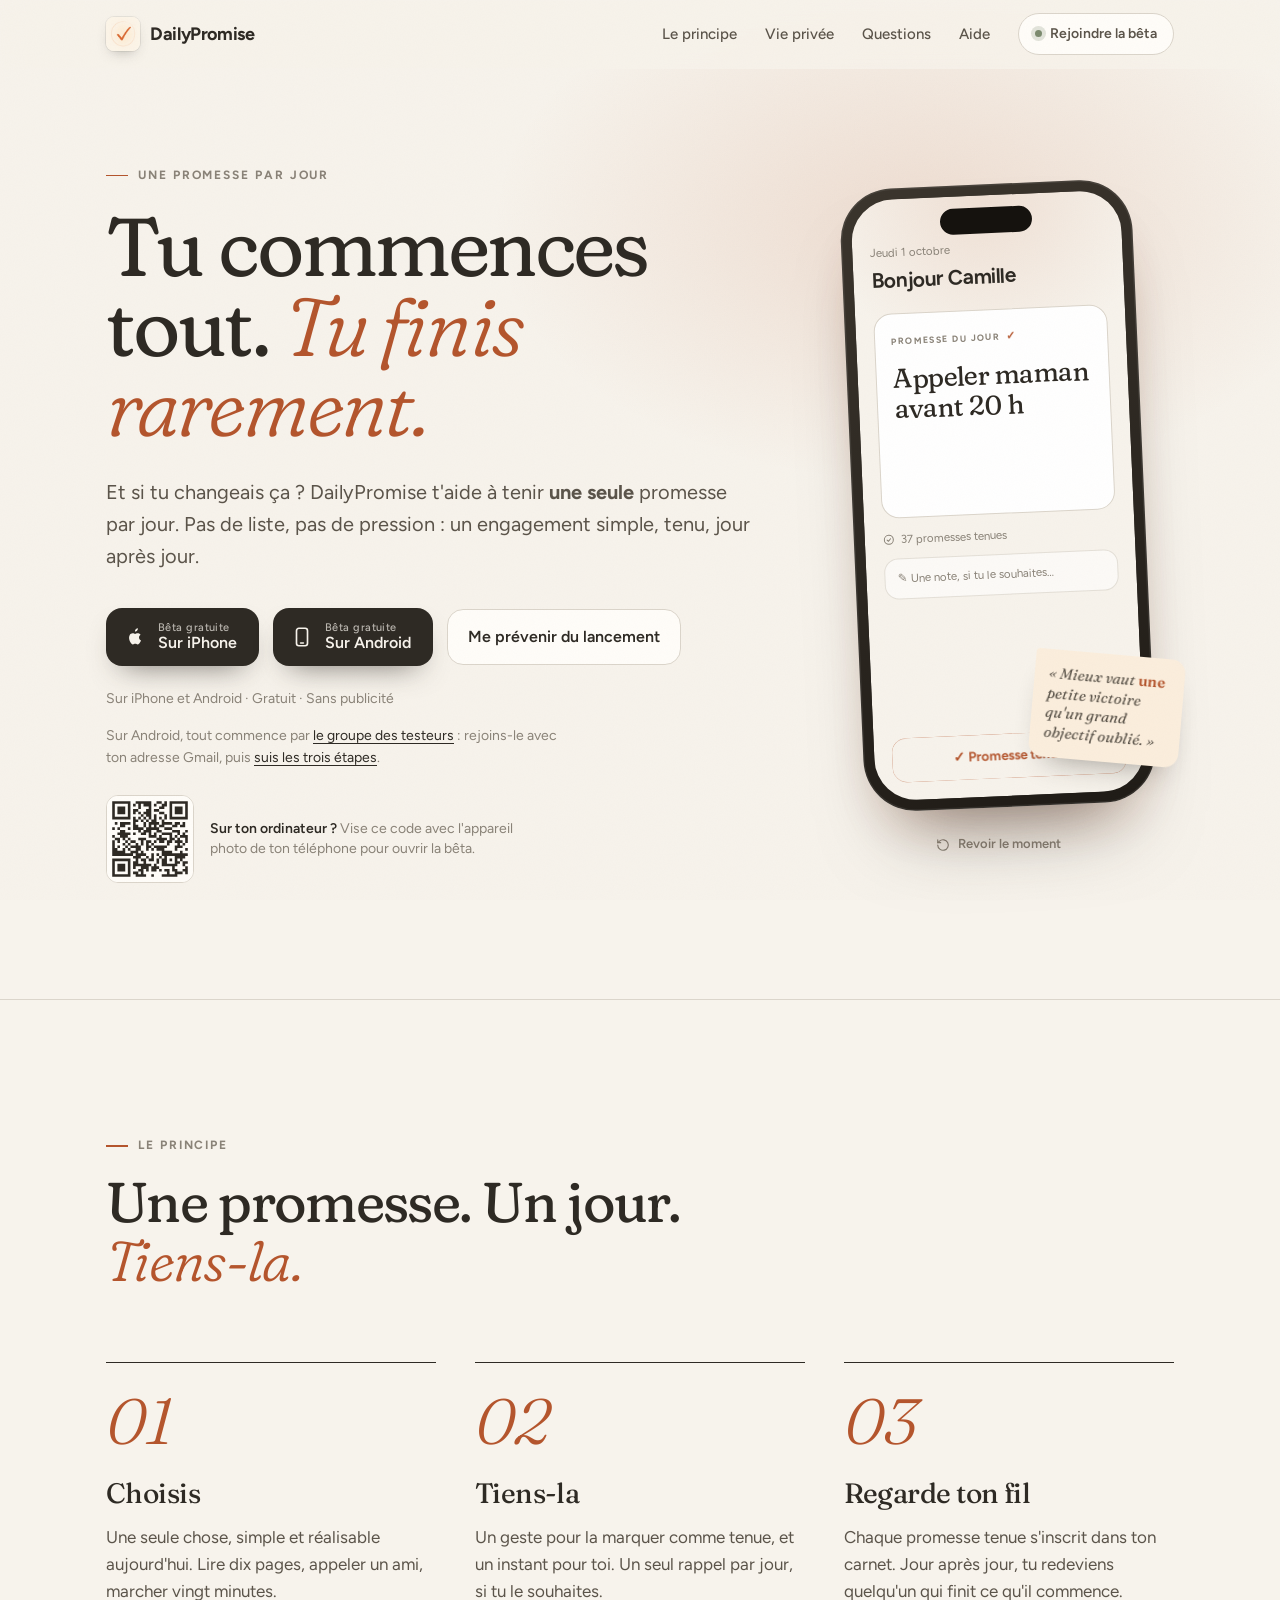
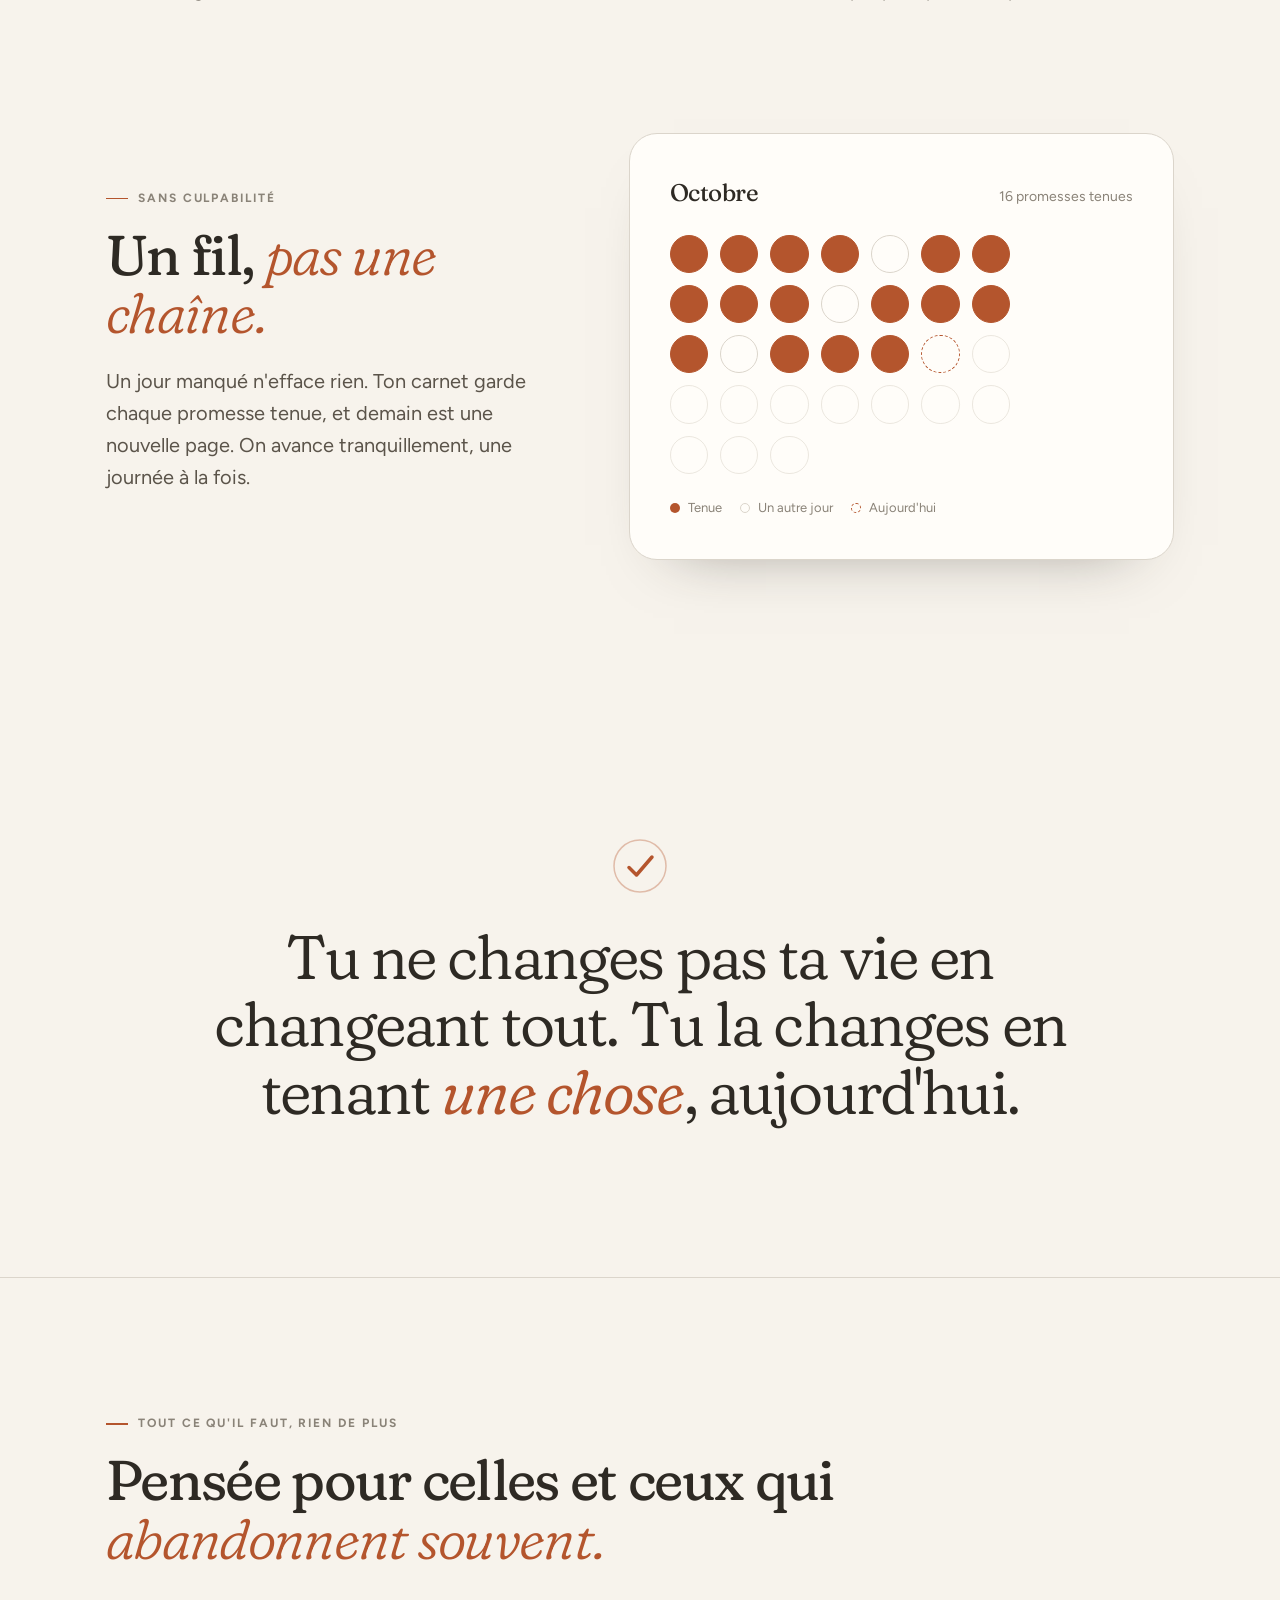
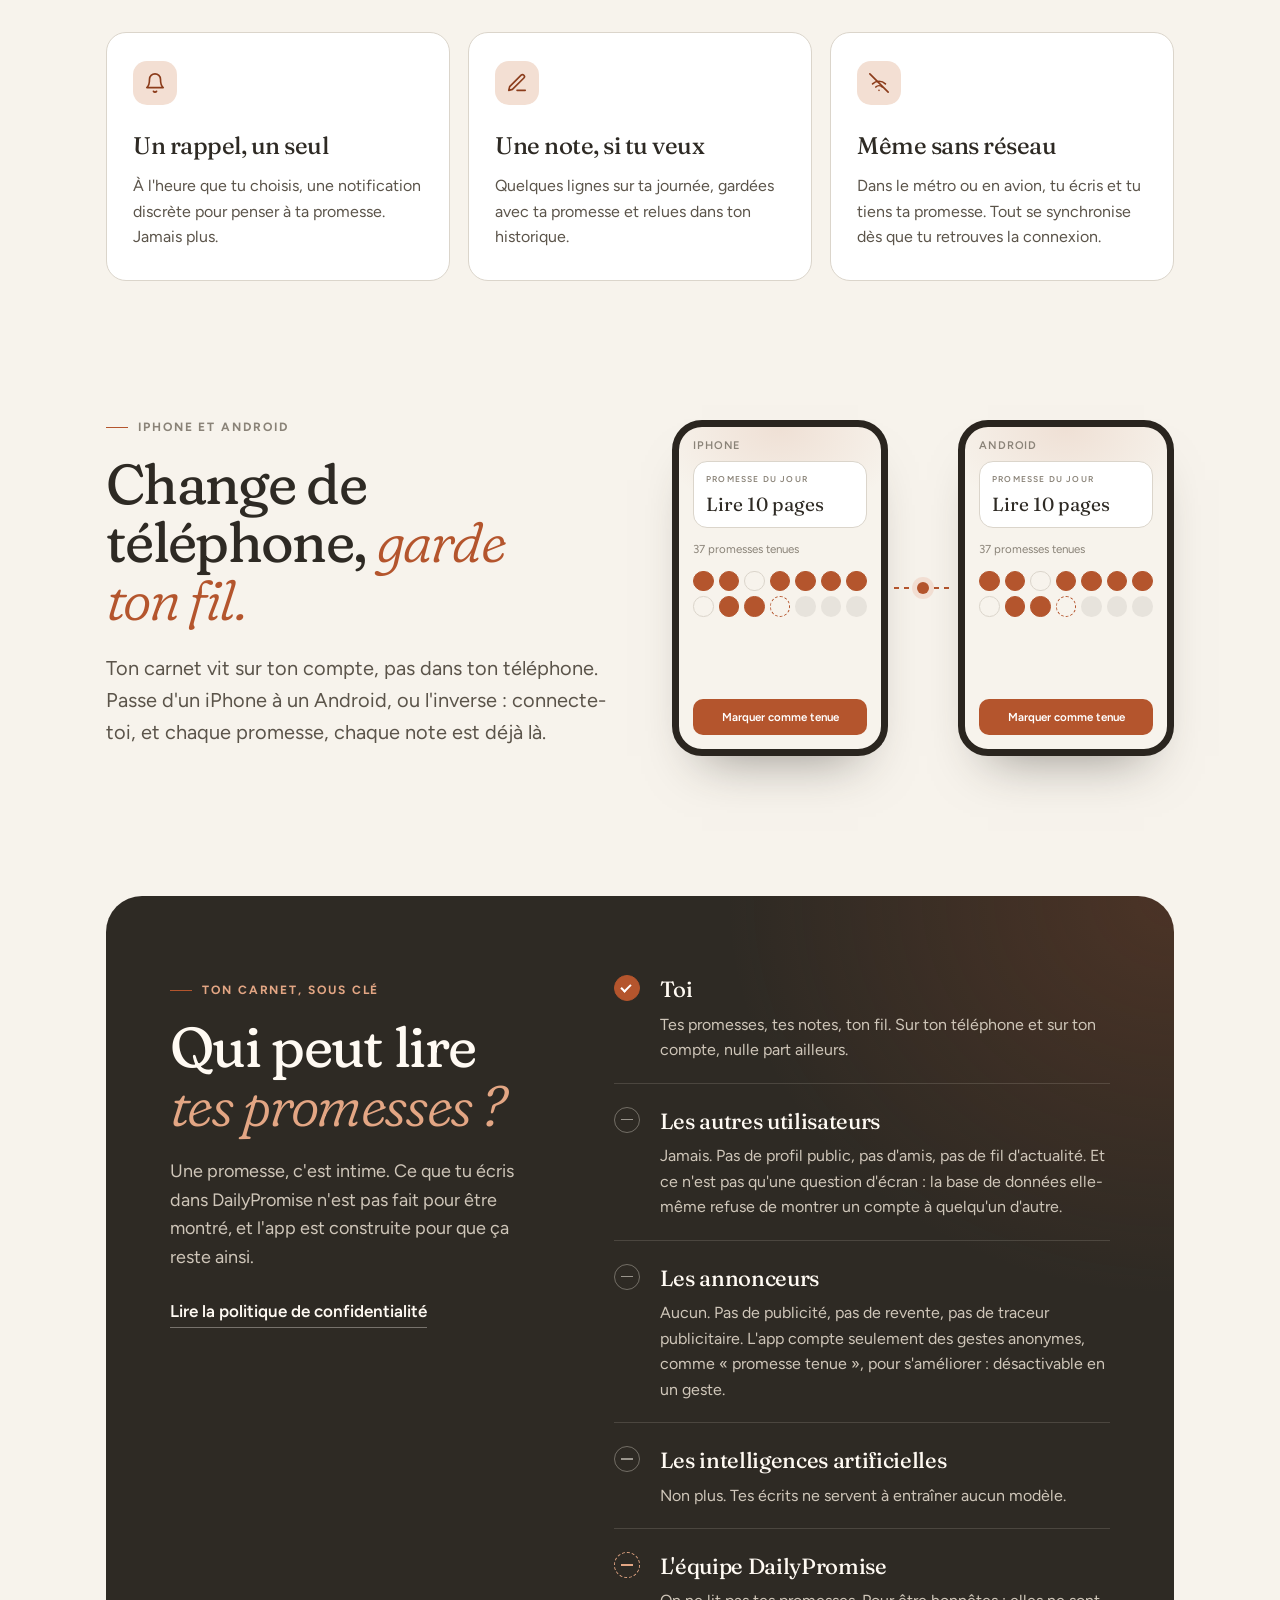
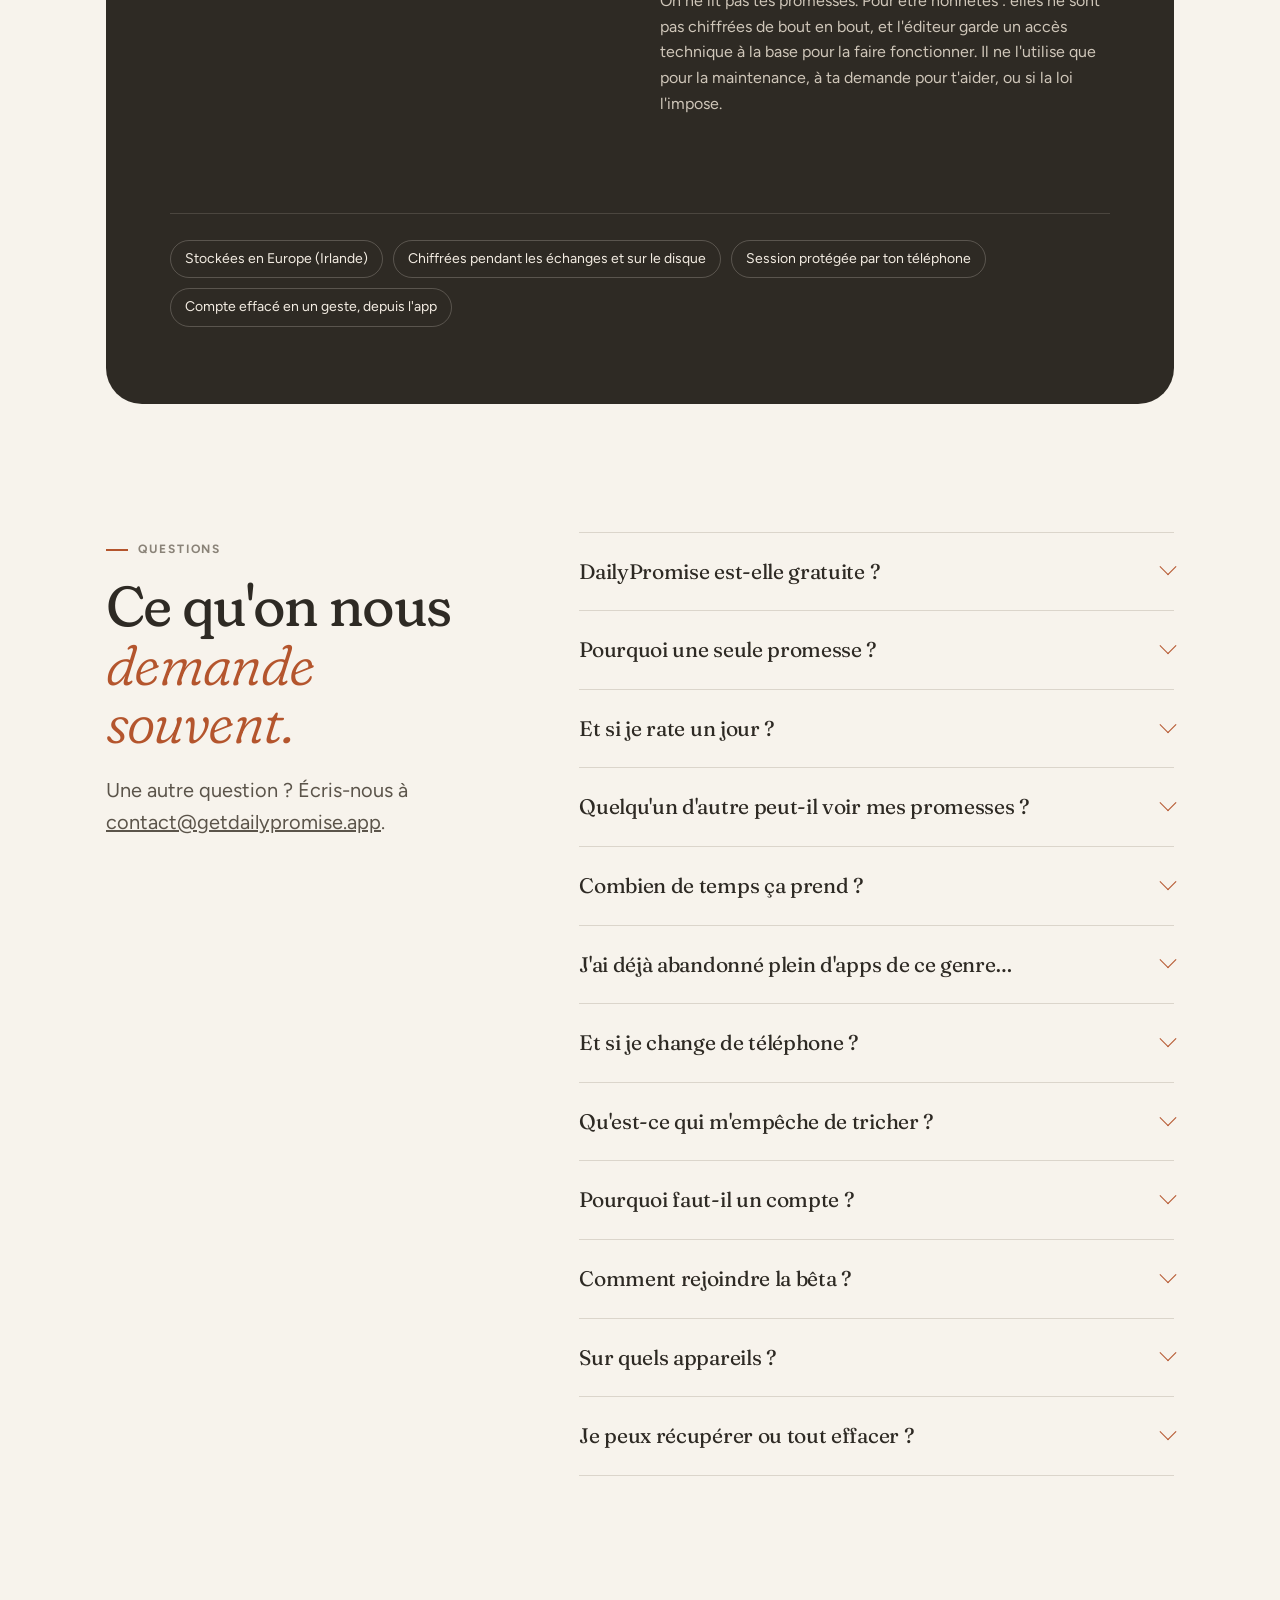
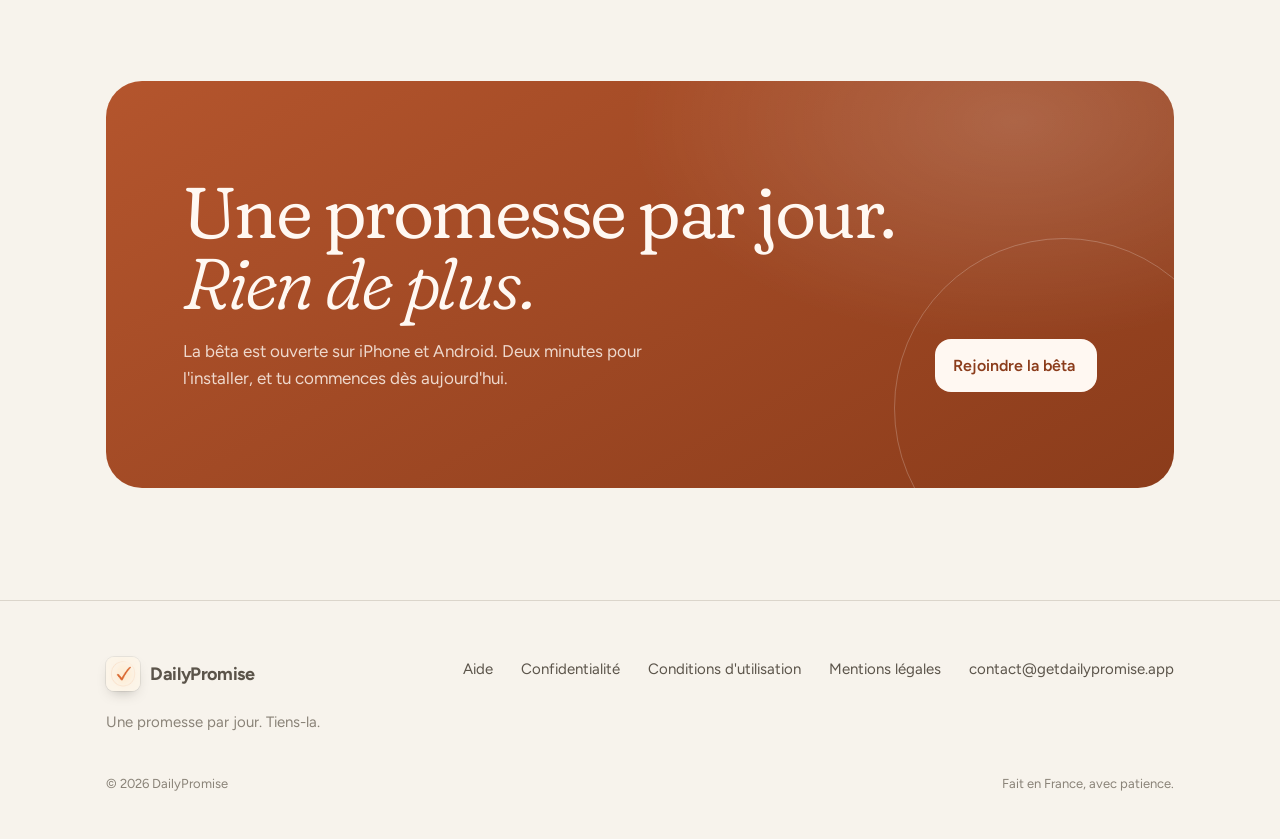
==== index.html @ 17ebe452 "Site : le lien du groupe des testeurs ouvre la page « À propos » (avec le bouton Rejoindre) au lieu " ====
<!doctype html>
<html lang="fr">
<head>
  <meta charset="utf-8">
  <meta http-equiv="Content-Security-Policy" content="default-src 'self'; img-src 'self' data:; style-src 'self' 'unsafe-inline'; font-src 'self'; script-src 'self'; connect-src 'none'; object-src 'none'; base-uri 'self'; form-action 'none'; upgrade-insecure-requests">
  <meta name="referrer" content="strict-origin-when-cross-origin">
  <meta name="viewport" content="width=device-width, initial-scale=1, viewport-fit=cover">
  <title>DailyPromise · Une promesse par jour. Tiens-la.</title>
  <meta name="description" content="DailyPromise t'aide à tenir une seule promesse par jour. Pas de liste, pas de pression : un engagement simple, tenu jour après jour. Bêta ouverte sur iPhone et Android.">
  <meta name="theme-color" content="#f7f3ec">
  <link rel="canonical" href="https://getdailypromise.app/">
  <link rel="icon" type="image/png" href="/assets/favicon-64.png">
  <link rel="apple-touch-icon" href="/assets/apple-touch-icon.png">
  <link rel="preload" href="/fonts/fraunces-soft-normal.woff2" as="font" type="font/woff2" crossorigin>
  <link rel="preload" href="/fonts/figtree.woff2" as="font" type="font/woff2" crossorigin>
  <meta property="og:type" content="website">
  <meta property="og:locale" content="fr_FR">
  <meta property="og:site_name" content="DailyPromise">
  <meta property="og:title" content="DailyPromise · Une promesse par jour. Tiens-la.">
  <meta property="og:description" content="Tu commences tout. Tu finis rarement. Et si tu changeais ça ? Une seule promesse par jour, tenue.">
  <meta property="og:url" content="https://getdailypromise.app/">
  <meta property="og:image" content="https://getdailypromise.app/assets/icon-512.png">
  <meta name="twitter:card" content="summary">
  <link rel="stylesheet" href="/site.css?v=20261007a">
  <script src="/platform.js"></script>
  <script type="application/ld+json">
  {"@context":"https://schema.org","@type":"SoftwareApplication","name":"DailyPromise","operatingSystem":"iOS, Android","applicationCategory":"LifestyleApplication","inLanguage":"fr","description":"Une seule promesse par jour, tenue. Un fil, pas une chaîne.","url":"https://getdailypromise.app/","offers":{"@type":"Offer","price":"0","priceCurrency":"EUR"}}
  </script>
</head>
<body>
  <a class="skip" href="#contenu">Aller au contenu</a>

  <header class="site-header" id="haut">
    <div class="wrap">
      <a class="brand" href="/" aria-label="DailyPromise, accueil">
        <img class="brand-mark" src="/assets/icon-96.png" alt="" width="34" height="34">
        DailyPromise
      </a>
      <nav class="nav" aria-label="Navigation principale">
        <a class="nav-link" href="#principe">Le principe</a>
        <a class="nav-link" href="#confidentialite">Vie privée</a>
        <a class="nav-link" href="#questions">Questions</a>
        <a class="nav-link" href="/support">Aide</a>
        <a class="pill" href="/beta"><span class="dot" aria-hidden="true"></span>Rejoindre la bêta</a>
      </nav>
    </div>
  </header>

  <main id="contenu">

    <!-- Héros -->
    <section class="hero">
      <div class="wrap hero-grid">
        <div>
          <span class="eyebrow reveal d1">Une promesse par jour</span>
          <h1 class="display reveal d2">Tu commences<br>tout. <em>Tu finis<br>rarement.</em></h1>
          <p class="lede reveal d3">Et si tu changeais ça&nbsp;? DailyPromise t'aide à tenir <strong>une seule</strong> promesse par jour. Pas de liste, pas de pression&nbsp;: un engagement simple, tenu, jour après jour.</p>
          <div class="actions reveal d4">
            <a class="btn btn-store for-ios" href="/beta#iphone" aria-label="Rejoindre la bêta gratuite sur iPhone">
              <svg viewBox="0 0 24 24" fill="currentColor" aria-hidden="true"><path d="M16.37 12.6c.02 2.43 2.13 3.24 2.15 3.25-.02.06-.34 1.15-1.11 2.28-.67.97-1.36 1.95-2.45 1.97-1.07.02-1.41-.64-2.64-.64-1.22 0-1.6.62-2.61.66-1.05.04-1.85-1.05-2.53-2.02-1.38-1.99-2.43-5.62-1.02-8.07.7-1.22 1.95-1.99 3.31-2.01 1.03-.02 2.01.7 2.64.7.63 0 1.81-.86 3.05-.73.52.02 1.98.21 2.92 1.59-.08.05-1.74 1.02-1.71 3.02ZM14.35 4.89c.56-.68.94-1.62.83-2.56-.81.03-1.79.54-2.37 1.21-.52.6-.98 1.56-.86 2.48.9.07 1.83-.46 2.4-1.13Z"/></svg>
              <span><small>Bêta gratuite</small>Sur iPhone</span>
            </a>
            <a class="btn btn-store for-android" href="/beta#android" aria-label="Rejoindre la bêta gratuite sur Android">
              <svg viewBox="0 0 24 24" fill="none" stroke="currentColor" stroke-width="1.8" stroke-linecap="round" stroke-linejoin="round" aria-hidden="true"><rect x="6" y="2.5" width="12" height="19" rx="2.6"/><path d="M10.5 18.5h3"/></svg>
              <span><small>Bêta gratuite</small>Sur Android</span>
            </a>
            <a class="btn btn-ghost" href="mailto:contact@getdailypromise.app?subject=Pr%C3%A9viens-moi%20du%20lancement%20de%20DailyPromise">Me prévenir du lancement</a>
          </div>
          <p class="hero-note reveal d5">Sur iPhone et Android · Gratuit · Sans publicité</p>
          <p class="hero-group reveal d5 for-android">Sur Android, tout commence par <a href="https://groups.google.com/g/dailypromise-beta-android/about" rel="noopener">le groupe des testeurs</a>&nbsp;: rejoins-le avec ton adresse Gmail, puis <a href="/beta#android">suis les trois étapes</a>.</p>
          <div class="qr-hint reveal d5 for-desktop">
            <img src="/assets/qr-beta.svg" alt="" width="88" height="88">
            <p><strong>Sur ton ordinateur&nbsp;?</strong> Vise ce code avec l'appareil photo de ton téléphone pour ouvrir la bêta.</p>
          </div>
        </div>

        <div class="hero-visual reveal d3">
          <div class="phone" aria-hidden="true">
            <div class="screen" id="screen">
              <span class="island"></span>
              <div class="app-date">Jeudi 1 octobre</div>
              <div class="app-hello">Bonjour Camille</div>
              <div class="app-card">
                <div class="app-label">PROMESSE DU JOUR <span class="tick">✓</span></div>
                <div class="app-promise">Appeler maman avant 20&nbsp;h</div>
              </div>
              <div class="app-streak">
                <svg width="12" height="12" viewBox="0 0 24 24" fill="none" stroke="currentColor" stroke-width="2" stroke-linecap="round" stroke-linejoin="round"><circle cx="12" cy="12" r="9"/><path d="m8.5 12.5 2.5 2.5 4.5-5"/></svg>
                37 promesses tenues
              </div>
              <div class="app-note">✎ Une note, si tu le souhaites…</div>
              <div class="app-button">Marquer comme tenue<span class="label-kept">✓ Promesse tenue</span></div>

              <div class="kept">
                <div class="circle">
                  <svg viewBox="0 0 42 32" fill="none"><path class="check" d="M4 17.5 15 28 38 4" stroke="#fff" stroke-width="5" stroke-linecap="round" stroke-linejoin="round"/></svg>
                </div>
                <p>Promesse tenue</p>
              </div>
            </div>
          </div>
          <div class="sticky-note" aria-hidden="true">« Mieux vaut <b>une</b> petite victoire qu'un grand objectif oublié. »</div>
          <button class="replay" type="button" id="replay">
            <svg width="14" height="14" viewBox="0 0 24 24" fill="none" stroke="currentColor" stroke-width="2" stroke-linecap="round" aria-hidden="true"><path d="M3 12a9 9 0 1 0 3-6.7L3 8"/><path d="M3 3v5h5"/></svg>
            Revoir le moment
          </button>
        </div>
      </div>
    </section>

    <hr class="rule">

    <!-- Le principe -->
    <section class="section" id="principe">
      <div class="wrap">
        <div class="section-head">
          <span class="eyebrow">Le principe</span>
          <h2 class="h2">Une promesse. Un jour. <em class="nowrap">Tiens-la.</em></h2>
        </div>
        <ol class="steps">
          <li class="step">
            <div class="step-num">01</div>
            <h3>Choisis</h3>
            <p>Une seule chose, simple et réalisable aujourd'hui. Lire dix pages, appeler un ami, marcher vingt minutes.</p>
          </li>
          <li class="step">
            <div class="step-num">02</div>
            <h3>Tiens-la</h3>
            <p>Un geste pour la marquer comme tenue, et un instant pour toi. Un seul rappel par jour, si tu le souhaites.</p>
          </li>
          <li class="step">
            <div class="step-num">03</div>
            <h3>Regarde ton fil</h3>
            <p>Chaque promesse tenue s'inscrit dans ton carnet. Jour après jour, tu redeviens quelqu'un qui finit ce qu'il commence.</p>
          </li>
        </ol>
      </div>
    </section>

    <!-- Le fil -->
    <section class="section" style="padding-top: 0">
      <div class="wrap thread">
        <div>
          <span class="eyebrow">Sans culpabilité</span>
          <h2 class="h2">Un fil, <em>pas une chaîne.</em></h2>
          <p class="lede" style="margin-top: 22px">Un jour manqué n'efface rien. Ton carnet garde chaque promesse tenue, et demain est une nouvelle page. On avance tranquillement, une journée à la fois.</p>
        </div>
        <div class="month" id="month">
          <div class="month-head">
            <strong>Octobre</strong>
            <span>16 promesses tenues</span>
          </div>
          <div class="dots" id="dots" aria-label="Exemple d'un mois : 16 promesses tenues sur 19 jours" role="img"></div>
          <div class="month-foot" aria-hidden="true">
            <span><i style="background: var(--terracotta)"></i>Tenue</span>
            <span><i style="border: 1.5px solid var(--hairline)"></i>Un autre jour</span>
            <span><i style="border: 1.5px dashed var(--terracotta)"></i>Aujourd'hui</span>
          </div>
        </div>
      </div>
    </section>

    <!-- Citation -->
    <section class="quote">
      <div class="wrap">
        <svg class="mark" viewBox="0 0 56 56" fill="none" aria-hidden="true">
          <circle cx="28" cy="28" r="26" stroke="#b4552d" stroke-opacity=".35" stroke-width="1.5"/>
          <path d="M17 29.5 24.5 37 40 19" stroke="#b4552d" stroke-width="3.5" stroke-linecap="round" stroke-linejoin="round"/>
        </svg>
        <blockquote>Tu ne changes pas ta vie en changeant tout. Tu la changes en tenant <em>une chose</em>, aujourd'hui.</blockquote>
      </div>
    </section>

    <hr class="rule">

    <!-- Ce que l'app fait pour toi -->
    <section class="section">
      <div class="wrap">
        <div class="section-head">
          <span class="eyebrow">Tout ce qu'il faut, rien de plus</span>
          <h2 class="h2">Pensée pour celles et ceux qui <em>abandonnent souvent.</em></h2>
        </div>
        <div class="cards">
          <article class="card">
            <div class="icon"><svg viewBox="0 0 24 24" fill="none" stroke="currentColor" stroke-width="1.8" stroke-linecap="round" stroke-linejoin="round" aria-hidden="true"><path d="M6 8a6 6 0 0 1 12 0c0 7 3 9 3 9H3s3-2 3-9"/><path d="M10.3 21a1.94 1.94 0 0 0 3.4 0"/></svg></div>
            <h3>Un rappel, un seul</h3>
            <p>À l'heure que tu choisis, une notification discrète pour penser à ta promesse. Jamais plus.</p>
          </article>
          <article class="card">
            <div class="icon"><svg viewBox="0 0 24 24" fill="none" stroke="currentColor" stroke-width="1.8" stroke-linecap="round" stroke-linejoin="round" aria-hidden="true"><path d="M12 20h9"/><path d="M16.5 3.5a2.12 2.12 0 0 1 3 3L7 19l-4 1 1-4Z"/></svg></div>
            <h3>Une note, si tu veux</h3>
            <p>Quelques lignes sur ta journée, gardées avec ta promesse et relues dans ton historique.</p>
          </article>
          <article class="card">
            <div class="icon"><svg viewBox="0 0 24 24" fill="none" stroke="currentColor" stroke-width="1.8" stroke-linecap="round" stroke-linejoin="round" aria-hidden="true"><path d="M12 20h.01"/><path d="M8.5 16.4a5 5 0 0 1 7 0"/><path d="M5 12.9a10 10 0 0 1 14 0"/><path d="m2 2 20 20"/></svg></div>
            <h3>Même sans réseau</h3>
            <p>Dans le métro ou en avion, tu écris et tu tiens ta promesse. Tout se synchronise dès que tu retrouves la connexion.</p>
          </article>
        </div>
      </div>
    </section>

    <!-- Un compte, tous tes téléphones -->
    <section class="section" style="padding-top: 0">
      <div class="wrap devices">
        <div>
          <span class="eyebrow">iPhone et Android</span>
          <h2 class="h2">Change de téléphone, <em>garde <span class="nowrap">ton fil.</span></em></h2>
          <p class="lede" style="margin-top: 22px">Ton carnet vit sur ton compte, pas dans ton téléphone. Passe d'un iPhone à un Android, ou l'inverse&nbsp;: connecte-toi, et chaque promesse, chaque note est déjà là.</p>
        </div>
        <div class="devices-visual" aria-hidden="true">
          <div class="mini-phone">
            <span class="mini-label">iPhone</span>
            <div class="mini-card"><small>PROMESSE DU JOUR</small>Lire 10 pages</div>
            <div class="mini-count">37 promesses tenues</div>
            <div class="mini-dots"><i class="k"></i><i class="k"></i><i></i><i class="k"></i><i class="k"></i><i class="k"></i><i class="k"></i><i></i><i class="k"></i><i class="k"></i><i class="t"></i><i class="f"></i><i class="f"></i><i class="f"></i></div>
            <div class="mini-btn">Marquer comme tenue</div>
          </div>
          <div class="thread-line"><span></span></div>
          <div class="mini-phone">
            <span class="mini-label">Android</span>
            <div class="mini-card"><small>PROMESSE DU JOUR</small>Lire 10 pages</div>
            <div class="mini-count">37 promesses tenues</div>
            <div class="mini-dots"><i class="k"></i><i class="k"></i><i></i><i class="k"></i><i class="k"></i><i class="k"></i><i class="k"></i><i></i><i class="k"></i><i class="k"></i><i class="t"></i><i class="f"></i><i class="f"></i><i class="f"></i></div>
            <div class="mini-btn">Marquer comme tenue</div>
          </div>
        </div>
      </div>
    </section>

    <!-- Confidentialité -->
    <section class="section" id="confidentialite" style="padding-top: 0">
      <div class="wrap">
        <div class="vault">
          <div class="vault-intro">
            <span class="eyebrow">Ton carnet, sous clé</span>
            <h2 class="h2">Qui peut lire <em>tes promesses&nbsp;?</em></h2>
            <p>Une promesse, c'est intime. Ce que tu écris dans DailyPromise n'est pas fait pour être montré, et l'app est construite pour que ça reste ainsi.</p>
            <a class="vault-link" href="/confidentialite">Lire la politique de confidentialité</a>
          </div>
          <ul class="vault-list">
            <li class="yes">
              <span class="mark" aria-hidden="true"></span>
              <div>
                <h3>Toi</h3>
                <p>Tes promesses, tes notes, ton fil. Sur ton téléphone et sur ton compte, nulle part ailleurs.</p>
              </div>
            </li>
            <li>
              <span class="mark" aria-hidden="true"></span>
              <div>
                <h3>Les autres utilisateurs</h3>
                <p>Jamais. Pas de profil public, pas d'amis, pas de fil d'actualité. Et ce n'est pas qu'une question d'écran&nbsp;: la base de données elle-même refuse de montrer un compte à quelqu'un d'autre.</p>
              </div>
            </li>
            <li>
              <span class="mark" aria-hidden="true"></span>
              <div>
                <h3>Les annonceurs</h3>
                <p>Aucun. Pas de publicité, pas de revente, pas de traceur publicitaire. L'app compte seulement des gestes anonymes, comme «&nbsp;promesse tenue&nbsp;», pour s'améliorer&nbsp;: désactivable en un geste.</p>
              </div>
            </li>
            <li>
              <span class="mark" aria-hidden="true"></span>
              <div>
                <h3>Les intelligences artificielles</h3>
                <p>Non plus. Tes écrits ne servent à entraîner aucun modèle.</p>
              </div>
            </li>
            <li class="partial">
              <span class="mark" aria-hidden="true"></span>
              <div>
                <h3>L'équipe DailyPromise</h3>
                <p>On ne lit pas tes promesses. Pour être honnêtes&nbsp;: elles ne sont pas chiffrées de bout en bout, et l'éditeur garde un accès technique à la base pour la faire fonctionner. Il ne l'utilise que pour la maintenance, à ta demande pour t'aider, ou si la loi l'impose.</p>
              </div>
            </li>
          </ul>
          <ul class="vault-facts" aria-label="Protections en place">
            <li>Stockées en Europe (Irlande)</li>
            <li>Chiffrées pendant les échanges et sur le disque</li>
            <li>Session protégée par ton téléphone</li>
            <li>Compte effacé en un geste, depuis l'app</li>
          </ul>
        </div>
      </div>
    </section>

    <!-- Questions -->
    <section class="section" id="questions" style="padding-top: 0">
      <div class="wrap faq">
        <div>
          <span class="eyebrow">Questions</span>
          <h2 class="h2">Ce qu'on nous <em>demande souvent.</em></h2>
          <p class="lede" style="margin-top: 22px">Une autre question&nbsp;? Écris-nous à <a href="mailto:contact@getdailypromise.app">contact@getdailypromise.app</a>.</p>
        </div>
        <div class="faq-list">
          <details>
            <summary>DailyPromise est-elle gratuite&nbsp;?</summary>
            <p>L'essentiel, oui : choisir et tenir ta promesse du jour, ton historique et ton rappel quotidien sont gratuits, sans publicité. Plus tard, une formule Pro facultative proposera de quoi aller plus loin, comme des bilans et des réflexions guidées. Notre engagement : l'essentiel restera gratuit, et jamais d'essai qui se transforme en abonnement par surprise. Le prix et la date du premier prélèvement seront affichés clairement avant que tu acceptes, et tu pourras annuler à tout moment, depuis l'App Store ou Google Play.</p>
          </details>
          <details>
            <summary>Pourquoi une seule promesse&nbsp;?</summary>
            <p>Parce qu'on abandonne surtout quand on en fait trop. Une seule promesse, réalisable aujourd'hui, c'est une victoire à ta portée. Et c'est en les accumulant qu'on reprend confiance en soi.</p>
          </details>
          <details>
            <summary>Et si je rate un jour&nbsp;?</summary>
            <p>Rien n'est perdu. Ton carnet garde toutes les promesses tenues et le lendemain repart d'une page blanche. Pas de message culpabilisant, jamais.</p>
          </details>
          <details>
            <summary>Quelqu'un d'autre peut-il voir mes promesses&nbsp;?</summary>
            <p>Non. Il n'y a ni profil public, ni amis, ni partage : personne ne voit ce que tu écris, et la base de données bloque elle-même tout accès à un autre compte que le tien. Seul l'éditeur garde un accès technique, réservé à la maintenance. Tout est détaillé <a href="#confidentialite">plus haut</a>.</p>
          </details>
          <details>
            <summary>Combien de temps ça prend&nbsp;?</summary>
            <p>Moins d'une minute par jour : quelques secondes pour écrire ta promesse le matin, un geste pour la marquer comme tenue. La note est facultative.</p>
          </details>
          <details>
            <summary>J'ai déjà abandonné plein d'apps de ce genre…</summary>
            <p>C'est justement pour toi. Pas de liste de vingt habitudes, pas de message culpabilisant au premier oubli, pas de notifications en rafale. Une seule chose à tenir, un seul rappel, et un carnet qui garde tout ce que tu as déjà accompli.</p>
          </details>
          <details>
            <summary>Et si je change de téléphone&nbsp;?</summary>
            <p>Rien n'est perdu. Tes promesses et tes notes sont sauvegardées sur ton compte : tu te connectes sur le nouveau téléphone, iPhone ou Android, et tout est là. Même sans réseau, l'app continue de fonctionner et se synchronise dès que la connexion revient.</p>
          </details>
          <details>
            <summary>Qu'est-ce qui m'empêche de tricher&nbsp;?</summary>
            <p>Rien, et c'est voulu. Personne ne te surveille et personne ne te juge : c'est une promesse à toi-même, pas un contrat. Marquer comme tenue une promesse que tu n'as pas tenue, ce serait ne te mentir qu'à toi. Et comme un jour manqué n'efface rien, tu n'as aucune raison de le faire.</p>
          </details>
          <details>
            <summary>Pourquoi faut-il un compte&nbsp;?</summary>
            <p>Pour que tes promesses soient sauvegardées et te suivent si tu changes ou perds ton téléphone. Tu peux t'inscrire avec ton e-mail ou avec Google, et aussi avec Apple sur iPhone (en masquant ta vraie adresse si tu veux).</p>
          </details>
          <details>
            <summary>Comment rejoindre la bêta&nbsp;?</summary>
            <p>Va sur <a href="/beta">la page de la bêta</a> depuis ton téléphone. <strong>Sur iPhone</strong>&nbsp;: installe l'app gratuite TestFlight, puis touche «&nbsp;Rejoindre la bêta&nbsp;». <strong>Sur Android</strong>&nbsp;: rejoins <a href="https://groups.google.com/g/dailypromise-beta-android/about" rel="noopener">le groupe des testeurs</a>, accepte le test sur Google Play, puis installe l'app. Les mises à jour arrivent ensuite toutes seules.</p>
          </details>
          <details>
            <summary>Sur quels appareils&nbsp;?</summary>
            <p>Sur iPhone et sur Android (Android 8 ou plus récent). Avec un compte, tu passes de l'un à l'autre sans rien perdre.</p>
          </details>
          <details>
            <summary>Je peux récupérer ou tout effacer&nbsp;?</summary>
            <p>Oui, les deux, à tout moment. Réglages → Exporter mes promesses te donne un tableau avec toutes tes promesses et tes notes, à garder où tu veux. Réglages → Supprimer mon compte. Ton compte, tes promesses et tes notes sont effacés immédiatement de nos serveurs et de ton téléphone. Le détail est dans notre <a href="/confidentialite">politique de confidentialité</a>.</p>
          </details>
        </div>
      </div>
    </section>

    <!-- Fin -->
    <section>
      <div class="wrap">
        <div class="closing">
          <div>
            <h2>Une promesse par jour.<br><em>Rien de plus.</em></h2>
            <p>La bêta est ouverte sur iPhone et Android. Deux minutes pour l'installer, et tu commences dès aujourd'hui.</p>
          </div>
          <a class="btn btn-light" href="/beta">Rejoindre la bêta</a>
        </div>
      </div>
    </section>

  </main>

  <footer class="site-footer">
    <div class="wrap">
      <div class="footer-grid">
        <div>
          <a class="brand" href="/" aria-label="DailyPromise, accueil">
            <img class="brand-mark" src="/assets/icon-96.png" alt="" width="34" height="34">
            DailyPromise
          </a>
          <p>Une promesse par jour. Tiens-la.</p>
        </div>
        <nav class="footer-links" aria-label="Liens utiles">
          <a href="/support">Aide</a>
          <a href="/confidentialite">Confidentialité</a>
          <a href="/conditions">Conditions d'utilisation</a>
          <a href="/mentions-legales">Mentions légales</a>
          <a href="mailto:contact@getdailypromise.app">contact@getdailypromise.app</a>
        </nav>
      </div>
      <div class="footer-base">
        <span>© 2026 DailyPromise</span>
        <span>Fait en France, avec patience.</span>
      </div>
    </div>
  </footer>

  <script src="/home.js" defer></script>
</body>
</html>
---- site.css ----
/* DailyPromise — site vitrine
   Papier chaud, encre douce, une seule couleur d'accent : la même grammaire que l'app. */

@font-face {
  font-family: "Fraunces";
  src: url("/fonts/fraunces-soft-normal.woff2") format("woff2-variations");
  font-weight: 100 900;
  font-style: normal;
  font-display: swap;
}
@font-face {
  font-family: "Fraunces";
  src: url("/fonts/fraunces-soft-italic.woff2") format("woff2-variations");
  font-weight: 100 900;
  font-style: italic;
  font-display: swap;
}
@font-face {
  font-family: "Figtree";
  src: url("/fonts/figtree.woff2") format("woff2-variations");
  font-weight: 300 900;
  font-style: normal;
  font-display: swap;
}

:root {
  --canvas: #f7f3ec;
  --paper: #fffdf9;
  --surface: #ffffff;
  --ink: #2e2a24;
  --ink-soft: #5b544a;
  --muted: #8a8378;
  --hairline: #dbd5cb;
  --terracotta: #b4552d;
  --terracotta-deep: #8b3c1b;
  --terracotta-wash: #f3dfd3;
  --sage: #7c8b6f;

  --serif: "Fraunces", "Iowan Old Style", "Palatino", Georgia, serif;
  --sans: "Figtree", ui-sans-serif, -apple-system, "Segoe UI", sans-serif;

  --radius: 20px;
  --gutter: clamp(20px, 5vw, 56px);
  --max: 1180px;
}

*, *::before, *::after { box-sizing: border-box; }

html {
  -webkit-text-size-adjust: 100%;
  scroll-behavior: smooth;
}

body {
  margin: 0;
  background: var(--canvas);
  color: var(--ink);
  font-family: var(--sans);
  font-size: 17px;
  line-height: 1.6;
  -webkit-font-smoothing: antialiased;
  text-rendering: optimizeLegibility;
  overflow-x: hidden;
}

/* Grain de papier, très léger, au-dessus de tout mais sans capter le clic. */
body::after {
  content: "";
  position: fixed;
  inset: 0;
  pointer-events: none;
  z-index: 100;
  opacity: 0.35;
  mix-blend-mode: multiply;
  background-image: url("data:image/svg+xml,%3Csvg xmlns='http://www.w3.org/2000/svg' width='160' height='160'%3E%3Cfilter id='n'%3E%3CfeTurbulence type='fractalNoise' baseFrequency='0.9' numOctaves='2' stitchTiles='stitch'/%3E%3CfeColorMatrix values='0 0 0 0 0.45 0 0 0 0 0.38 0 0 0 0 0.3 0 0 0 0.09 0'/%3E%3C/filter%3E%3Crect width='100%25' height='100%25' filter='url(%23n)'/%3E%3C/svg%3E");
}

img, svg { display: block; max-width: 100%; }

a { color: inherit; }

::selection { background: var(--terracotta-wash); color: var(--ink); }

:focus-visible {
  outline: 2px solid var(--terracotta);
  outline-offset: 3px;
  border-radius: 6px;
}

.wrap {
  width: 100%;
  max-width: var(--max);
  margin: 0 auto;
  padding: 0 var(--gutter);
}

.skip {
  position: absolute;
  left: -9999px;
  top: 12px;
  z-index: 200;
  background: var(--ink);
  color: var(--canvas);
  padding: 10px 16px;
  border-radius: 999px;
  text-decoration: none;
}
.skip:focus { left: 16px; }

/* ---------- En-tête ---------- */

.site-header {
  position: sticky;
  top: 0;
  z-index: 50;
  background: color-mix(in srgb, var(--canvas) 82%, transparent);
  backdrop-filter: saturate(1.4) blur(14px);
  -webkit-backdrop-filter: saturate(1.4) blur(14px);
  border-bottom: 1px solid transparent;
  transition: border-color 0.3s ease;
}
.site-header.is-scrolled { border-bottom-color: color-mix(in srgb, var(--hairline) 70%, transparent); }

.site-header .wrap {
  display: flex;
  align-items: center;
  justify-content: space-between;
  gap: 16px;
  height: 68px;
}

.brand {
  display: inline-flex;
  align-items: center;
  gap: 10px;
  text-decoration: none;
  font-weight: 700;
  font-size: 18px;
  letter-spacing: -0.02em;
}

.brand-mark {
  width: 34px;
  height: 34px;
  border-radius: 8px;
  box-shadow: 0 0 0 1px rgba(46, 42, 36, 0.08), 0 6px 14px -6px rgba(46, 42, 36, 0.35);
}

.nav {
  display: flex;
  align-items: center;
  gap: 28px;
  font-size: 15px;
  font-weight: 500;
}
.nav a {
  text-decoration: none;
  color: var(--ink-soft);
  transition: color 0.2s ease;
}
.nav a:hover { color: var(--ink); }

.pill {
  display: inline-flex;
  align-items: center;
  gap: 8px;
  padding: 9px 16px;
  border-radius: 999px;
  border: 1px solid var(--hairline);
  background: var(--paper);
  color: var(--ink);
  font-size: 14px;
  font-weight: 600;
  text-decoration: none;
  white-space: nowrap;
}
.pill:hover { border-color: var(--terracotta); }
.pill .dot {
  width: 7px;
  height: 7px;
  border-radius: 50%;
  background: var(--sage);
  box-shadow: 0 0 0 4px color-mix(in srgb, var(--sage) 22%, transparent);
}

@media (max-width: 760px) {
  .nav .nav-link { display: none; }
}

/* ---------- Typographie ---------- */

.eyebrow {
  display: inline-flex;
  align-items: center;
  gap: 10px;
  font-size: 12px;
  font-weight: 700;
  letter-spacing: 0.16em;
  text-transform: uppercase;
  color: var(--muted);
}
.eyebrow::before {
  content: "";
  width: 22px;
  height: 1.5px;
  background: var(--terracotta);
}

.display {
  font-family: var(--serif);
  font-weight: 380;
  font-variation-settings: "opsz" 144, "SOFT" 100;
  letter-spacing: -0.035em;
  line-height: 0.98;
  margin: 0;
}
.display em {
  font-style: italic;
  font-weight: 300;
  color: var(--terracotta);
}

.h2 {
  font-family: var(--serif);
  font-weight: 400;
  font-variation-settings: "opsz" 96, "SOFT" 100;
  font-size: clamp(34px, 4.6vw, 56px);
  letter-spacing: -0.03em;
  line-height: 1.04;
  margin: 18px 0 0;
}
.h2 em { font-style: italic; color: var(--terracotta); font-weight: 300; }

.lede {
  font-size: clamp(18px, 1.6vw, 20px);
  color: var(--ink-soft);
  max-width: 34em;
}

/* ---------- Boutons ---------- */

.actions {
  display: flex;
  flex-wrap: wrap;
  align-items: center;
  gap: 14px;
}

.btn {
  display: inline-flex;
  align-items: center;
  gap: 12px;
  padding: 14px 22px 14px 18px;
  border-radius: 16px;
  font-weight: 600;
  font-size: 16px;
  text-decoration: none;
  transition: transform 0.2s ease, box-shadow 0.2s ease, background 0.2s ease;
}
.btn:hover { transform: translateY(-1px); }

.btn-store {
  background: var(--ink);
  color: var(--canvas);
  box-shadow: 0 14px 30px -16px rgba(46, 42, 36, 0.7);
}
.btn-store:hover { box-shadow: 0 18px 34px -16px rgba(46, 42, 36, 0.8); }
.btn-store small {
  display: block;
  font-size: 11px;
  font-weight: 500;
  letter-spacing: 0.04em;
  opacity: 0.7;
  line-height: 1.1;
}
.btn-store span { line-height: 1.15; }
.btn-store svg { width: 22px; height: 22px; }

.btn-ghost {
  color: var(--ink);
  border: 1px solid var(--hairline);
  background: var(--paper);
  padding: 14px 20px;
}
.btn-ghost:hover { border-color: var(--terracotta); color: var(--terracotta-deep); }

/* ---------- Héros ---------- */

.hero {
  position: relative;
  padding: clamp(40px, 7vw, 88px) 0 clamp(64px, 9vw, 120px);
}
.hero::before {
  content: "";
  position: absolute;
  inset: -120px 0 auto;
  height: 720px;
  background: radial-gradient(48% 52% at 72% 38%, rgba(180, 85, 45, 0.14), transparent 70%);
  pointer-events: none;
  z-index: -1;
}

.hero-grid {
  display: grid;
  grid-template-columns: minmax(0, 1.3fr) minmax(0, 0.7fr);
  gap: clamp(32px, 5vw, 64px);
  align-items: center;
}

.hero .display {
  font-size: clamp(44px, 6.4vw, 84px);
  margin-top: 22px;
}

.hero .lede { margin: 28px 0 36px; }

.hero-note {
  margin-top: 22px;
  font-size: 14px;
  color: var(--muted);
}

.hero-group {
  margin-top: 10px;
  font-size: 14px;
  color: var(--muted);
  max-width: 460px;
}
.hero-group a { color: var(--ink); text-decoration: underline; text-underline-offset: 3px; }

@media (max-width: 900px) {
  .hero-grid { grid-template-columns: 1fr; }
  .hero-visual { order: 2; }
}

/* Révélation au chargement, en cascade */
.reveal { opacity: 0; transform: translateY(18px); animation: rise 0.9s cubic-bezier(0.2, 0.7, 0.2, 1) forwards; }
.reveal.d1 { animation-delay: 0.08s; }
.reveal.d2 { animation-delay: 0.2s; }
.reveal.d3 { animation-delay: 0.34s; }
.reveal.d4 { animation-delay: 0.5s; }
.reveal.d5 { animation-delay: 0.65s; }
@keyframes rise { to { opacity: 1; transform: none; } }

/* ---------- Téléphone ---------- */

.hero-visual {
  position: relative;
  display: grid;
  place-items: center;
}

.phone {
  position: relative;
  width: min(292px, 78vw);
  aspect-ratio: 9 / 19.2;
  border-radius: 52px;
  padding: 11px;
  background: linear-gradient(160deg, #3b352d, #1f1b16);
  box-shadow:
    0 50px 80px -40px rgba(46, 42, 36, 0.55),
    0 30px 60px -30px rgba(180, 85, 45, 0.35),
    inset 0 0 0 1.5px rgba(255, 255, 255, 0.08);
  transform: rotate(-2.5deg);
}

.screen {
  position: relative;
  height: 100%;
  border-radius: 42px;
  overflow: hidden;
  background:
    radial-gradient(90% 40% at 50% 0%, rgba(180, 85, 45, 0.12), transparent 70%),
    var(--canvas);
  display: flex;
  flex-direction: column;
  padding: 44px 18px 18px;
  font-family: var(--sans);
}

.island {
  position: absolute;
  top: 12px;
  left: 50%;
  translate: -50% 0;
  width: 92px;
  height: 26px;
  border-radius: 20px;
  background: #15120e;
}

.app-date { font-size: 11.5px; color: var(--muted); }
.app-hello { font-size: 21px; font-weight: 650; letter-spacing: -0.02em; margin-top: 2px; }

.app-card {
  margin-top: 16px;
  background: var(--surface);
  border: 1px solid var(--hairline);
  border-radius: 18px;
  padding: 18px 16px;
  min-height: 38%;
  display: flex;
  flex-direction: column;
}
.app-label {
  font-size: 9px;
  font-weight: 700;
  letter-spacing: 0.16em;
  color: var(--muted);
  display: flex;
  align-items: center;
  gap: 6px;
}
.app-label .tick {
  opacity: 0;
  color: var(--terracotta);
  font-size: 11px;
}
.app-promise {
  font-family: var(--serif);
  font-variation-settings: "opsz" 48, "SOFT" 100;
  font-size: 27px;
  line-height: 1.12;
  letter-spacing: -0.02em;
  margin-top: 14px;
}

.app-streak {
  margin-top: 12px;
  font-size: 11.5px;
  color: var(--muted);
  display: flex;
  align-items: center;
  gap: 6px;
}

.app-note {
  margin-top: 10px;
  border: 1px solid color-mix(in srgb, var(--hairline) 70%, transparent);
  background: rgba(255, 255, 255, 0.6);
  border-radius: 14px;
  padding: 10px 12px;
  font-size: 11.5px;
  color: var(--muted);
}

.app-button {
  margin-top: auto;
  height: 44px;
  border-radius: 14px;
  display: grid;
  place-items: center;
  font-weight: 650;
  font-size: 13.5px;
  color: #fff;
  background: var(--terracotta);
  position: relative;
  overflow: hidden;
}
.app-button .label-kept {
  position: absolute;
  inset: 0;
  display: grid;
  place-items: center;
  background: var(--canvas);
  color: var(--terracotta);
  opacity: 0;
}

/* Le moment « promesse tenue » : un cercle, une coche, une ligne. */
.kept {
  position: absolute;
  inset: 0;
  display: grid;
  place-items: center;
  align-content: center;
  gap: 18px;
  background: var(--canvas);
  opacity: 0;
  pointer-events: none;
}
.kept .circle {
  width: 96px;
  height: 96px;
  border-radius: 50%;
  background: var(--terracotta);
  display: grid;
  place-items: center;
  transform: scale(0.7);
}
.kept svg { width: 42px; height: 32px; }
.kept .check {
  stroke-dasharray: 60;
  stroke-dashoffset: 60;
}
.kept p {
  margin: 0;
  font-family: var(--serif);
  font-size: 22px;
  letter-spacing: -0.02em;
}

/* Le moment se joue quand le téléphone entre à l'écran. */
.screen.play .kept { animation: kept-in 2.1s ease forwards 0.9s; }
.screen.play .kept .circle { animation: pop 0.7s cubic-bezier(0.2, 0.8, 0.2, 1) forwards 1s; }
.screen.play .kept .check { animation: draw 0.55s ease-in-out forwards 1.35s; }
.screen.play .app-label .tick { animation: fadein 0.4s ease forwards 2.8s; }
.screen.play .app-button .label-kept { animation: fadein 0.5s ease forwards 2.7s; }

@keyframes kept-in {
  0% { opacity: 0; }
  12% { opacity: 1; }
  80% { opacity: 1; }
  100% { opacity: 0; }
}
@keyframes pop { to { transform: scale(1); } }
@keyframes draw { to { stroke-dashoffset: 0; } }
@keyframes fadein { to { opacity: 1; } }

.replay {
  margin-top: 26px;
  font: inherit;
  font-size: 13px;
  font-weight: 600;
  color: var(--muted);
  background: none;
  border: none;
  cursor: pointer;
  display: inline-flex;
  align-items: center;
  gap: 8px;
}
.replay:hover { color: var(--terracotta); }

.sticky-note {
  position: absolute;
  right: max(-8px, calc(50% - 250px));
  bottom: 14%;
  width: 150px;
  padding: 14px 14px 16px;
  background: #fbeedd;
  border-radius: 4px 14px 14px 14px;
  box-shadow: 0 18px 30px -18px rgba(46, 42, 36, 0.45);
  font-family: var(--serif);
  font-style: italic;
  font-size: 15px;
  line-height: 1.3;
  color: var(--ink-soft);
  transform: rotate(5deg);
}
.sticky-note b { font-style: normal; color: var(--terracotta); font-weight: 600; }

@media (max-width: 520px) {
  .sticky-note { display: none; }
}

/* ---------- Sections ---------- */

.section { padding: clamp(72px, 10vw, 128px) 0; }
.section-head { max-width: 760px; }

.rule { border: 0; border-top: 1px solid var(--hairline); margin: 0; }

/* Les trois temps */
.steps {
  list-style: none;
  padding: 0;
  margin: clamp(40px, 6vw, 72px) 0 0;
  display: grid;
  grid-template-columns: repeat(3, 1fr);
  gap: clamp(20px, 3vw, 40px);
}
.step {
  position: relative;
  padding-top: 26px;
  border-top: 1px solid var(--ink);
}
.step-num {
  font-family: var(--serif);
  font-style: italic;
  font-weight: 300;
  font-size: 64px;
  line-height: 1;
  color: var(--terracotta);
}
.step h3 {
  font-family: var(--serif);
  font-weight: 450;
  font-size: 28px;
  letter-spacing: -0.02em;
  margin: 18px 0 8px;
}
.step p { margin: 0; color: var(--ink-soft); }

@media (max-width: 820px) {
  .steps { grid-template-columns: 1fr; }
}

/* Le fil du mois */
.thread {
  display: grid;
  grid-template-columns: minmax(0, 0.9fr) minmax(0, 1.1fr);
  gap: clamp(36px, 6vw, 88px);
  align-items: center;
}
@media (max-width: 900px) { .thread { grid-template-columns: 1fr; } }

.month {
  background: var(--paper);
  border: 1px solid var(--hairline);
  border-radius: 28px;
  padding: clamp(24px, 4vw, 40px);
  box-shadow: 0 30px 60px -45px rgba(46, 42, 36, 0.5);
}
.month-head {
  display: flex;
  justify-content: space-between;
  align-items: baseline;
  gap: 12px;
  margin-bottom: 22px;
}
.month-head strong { font-family: var(--serif); font-weight: 450; font-size: 24px; letter-spacing: -0.02em; }
.month-head span { color: var(--muted); font-size: 14px; }

.dots {
  display: grid;
  grid-template-columns: repeat(7, 1fr);
  gap: clamp(8px, 1.4vw, 12px);
  max-width: 340px;
}
.nowrap { white-space: nowrap; }
.dots i {
  aspect-ratio: 1;
  border-radius: 50%;
  border: 1.5px solid var(--hairline);
  background: transparent;
  transform: scale(0.6);
  opacity: 0;
  transition: transform 0.5s cubic-bezier(0.2, 0.8, 0.2, 1), opacity 0.5s ease, background 0.4s ease, border-color 0.4s ease;
}
.dots i.kept-dot { background: var(--terracotta); border-color: var(--terracotta); }
.dots i.today { border-color: var(--terracotta); border-style: dashed; }
.dots i.future { border-color: color-mix(in srgb, var(--hairline) 55%, transparent); }
.month.is-visible .dots i { transform: scale(1); opacity: 1; }

.month-foot {
  margin-top: 24px;
  display: flex;
  gap: 18px;
  flex-wrap: wrap;
  font-size: 13px;
  color: var(--muted);
}
.month-foot span { display: inline-flex; align-items: center; gap: 8px; }
.month-foot i { width: 10px; height: 10px; border-radius: 50%; display: inline-block; }

/* Citation */
.quote {
  text-align: center;
  padding: clamp(80px, 12vw, 150px) 0;
}
.quote blockquote {
  margin: 0 auto;
  max-width: 900px;
  font-family: var(--serif);
  font-weight: 330;
  font-variation-settings: "opsz" 144, "SOFT" 100;
  font-size: clamp(32px, 4.8vw, 62px);
  line-height: 1.1;
  letter-spacing: -0.03em;
}
.quote blockquote em { font-style: italic; color: var(--terracotta); }
.quote .mark {
  width: 56px;
  height: 56px;
  margin: 0 auto 30px;
}

/* Cartes */
.cards {
  display: grid;
  grid-template-columns: repeat(3, 1fr);
  gap: 18px;
  margin-top: clamp(40px, 6vw, 64px);
}
@media (max-width: 900px) { .cards { grid-template-columns: 1fr; } }

.card {
  background: var(--surface);
  border: 1px solid var(--hairline);
  border-radius: var(--radius);
  padding: 28px 26px 30px;
  transition: transform 0.3s ease, box-shadow 0.3s ease;
}
.card:hover { transform: translateY(-3px); box-shadow: 0 24px 40px -30px rgba(46, 42, 36, 0.45); }
.card .icon {
  width: 44px;
  height: 44px;
  border-radius: 14px;
  background: var(--terracotta-wash);
  display: grid;
  place-items: center;
  color: var(--terracotta-deep);
}
.card .icon svg { width: 22px; height: 22px; }
.card h3 {
  font-family: var(--serif);
  font-weight: 450;
  font-size: 24px;
  letter-spacing: -0.02em;
  margin: 22px 0 8px;
}
.card p { margin: 0; color: var(--ink-soft); font-size: 16px; }

/* Confidentialité : le carnet sous clé, seul bloc à l'encre sur la page */
.vault {
  background:
    radial-gradient(70% 60% at 100% 0%, rgba(180, 85, 45, 0.22), transparent 60%),
    var(--ink);
  color: #f4ede3;
  border-radius: 36px;
  padding: clamp(36px, 6vw, 80px) clamp(24px, 5vw, 72px);
  display: grid;
  grid-template-columns: minmax(0, 0.85fr) minmax(0, 1.15fr);
  gap: clamp(32px, 6vw, 80px);
}
@media (max-width: 900px) { .vault { grid-template-columns: 1fr; } }

.vault .eyebrow { color: #e3a684; }
.vault .h2 { color: #fffaf3; }
.vault .h2 em { color: #e3a684; }
.vault-intro p { margin: 22px 0 0; color: #cfc6b9; font-size: 18px; max-width: 30em; }
.vault-link {
  display: inline-block;
  margin-top: 26px;
  color: #fffaf3;
  font-weight: 600;
  text-decoration: none;
  border-bottom: 1px solid rgba(255, 250, 243, 0.35);
  padding-bottom: 2px;
  transition: border-color 0.2s ease;
}
.vault-link:hover { border-color: #e3a684; }

.vault-list { list-style: none; margin: 0; padding: 0; }
.vault-list li {
  display: grid;
  grid-template-columns: 30px minmax(0, 1fr);
  gap: 16px;
  padding: 20px 0;
  border-top: 1px solid rgba(244, 237, 227, 0.14);
}
.vault-list li:first-child { border-top: 0; padding-top: 0; }
.vault-list h3 {
  margin: 0 0 4px;
  font-family: var(--serif);
  font-weight: 450;
  font-size: 22px;
  letter-spacing: -0.015em;
  color: #fffaf3;
}
.vault-list p { margin: 0; color: #cfc6b9; font-size: 16px; }

/* Pastille : barrée par défaut, cochée pour « toi », à moitié pour l'éditeur. */
.vault-list .mark {
  width: 26px;
  height: 26px;
  margin-top: 3px;
  border-radius: 50%;
  border: 1.5px solid rgba(244, 237, 227, 0.35);
  position: relative;
}
.vault-list .mark::after {
  content: "";
  position: absolute;
  left: 6px;
  right: 6px;
  top: 11px;
  height: 1.5px;
  background: rgba(244, 237, 227, 0.55);
}
.vault-list .yes .mark { background: var(--terracotta); border-color: var(--terracotta); }
.vault-list .yes .mark::after {
  left: 8px;
  top: 6px;
  right: auto;
  width: 6px;
  height: 10px;
  background: none;
  border-right: 2px solid #fff;
  border-bottom: 2px solid #fff;
  transform: rotate(45deg);
}
.vault-list .partial .mark { border-style: dashed; border-color: #e3a684; }
.vault-list .partial .mark::after { background: #e3a684; }

.vault-facts {
  grid-column: 1 / -1;
  list-style: none;
  margin: 0;
  padding: 26px 0 0;
  border-top: 1px solid rgba(244, 237, 227, 0.14);
  display: flex;
  flex-wrap: wrap;
  gap: 10px;
}
.vault-facts li {
  font-size: 14px;
  color: #f4ede3;
  border: 1px solid rgba(244, 237, 227, 0.22);
  border-radius: 999px;
  padding: 7px 14px;
}

/* FAQ */
.faq {
  display: grid;
  grid-template-columns: minmax(0, 0.8fr) minmax(0, 1.2fr);
  gap: clamp(32px, 6vw, 88px);
}
@media (max-width: 900px) { .faq { grid-template-columns: 1fr; } }

.faq-list details {
  border-bottom: 1px solid var(--hairline);
  padding: 4px 0;
}
.faq-list details:first-child { border-top: 1px solid var(--hairline); }
.faq-list summary {
  list-style: none;
  cursor: pointer;
  display: flex;
  justify-content: space-between;
  align-items: center;
  gap: 16px;
  padding: 18px 0;
  font-family: var(--serif);
  font-size: 21px;
  font-weight: 420;
  letter-spacing: -0.015em;
}
.faq-list summary::-webkit-details-marker { display: none; }
.faq-list summary::after {
  content: "";
  flex: none;
  width: 12px;
  height: 12px;
  border-right: 1.5px solid var(--terracotta);
  border-bottom: 1.5px solid var(--terracotta);
  transform: rotate(45deg) translate(-3px, -3px);
  transition: transform 0.3s ease;
}
.faq-list details[open] summary::after { transform: rotate(-135deg) translate(-3px, -3px); }
.faq-list details p { margin: 0 0 20px; color: var(--ink-soft); max-width: 40em; }

/* Bandeau final */
.closing {
  margin: clamp(40px, 6vw, 80px) 0 0;
  border-radius: 36px;
  background:
    radial-gradient(60% 90% at 85% 10%, rgba(255, 255, 255, 0.16), transparent 60%),
    linear-gradient(150deg, var(--terracotta), var(--terracotta-deep));
  color: #fff8f2;
  padding: clamp(48px, 8vw, 96px) clamp(28px, 6vw, 80px);
  display: grid;
  grid-template-columns: minmax(0, 1.3fr) auto;
  gap: 32px;
  align-items: end;
  position: relative;
  overflow: hidden;
}
.closing::after {
  content: "";
  position: absolute;
  right: -60px;
  bottom: -90px;
  width: 340px;
  height: 340px;
  border-radius: 50%;
  border: 1.5px solid rgba(255, 255, 255, 0.22);
}
.closing h2 {
  font-family: var(--serif);
  font-weight: 350;
  font-variation-settings: "opsz" 144, "SOFT" 100;
  font-size: clamp(38px, 5.6vw, 72px);
  line-height: 1;
  letter-spacing: -0.035em;
  margin: 0;
}
.closing h2 em { font-style: italic; font-weight: 300; }
.closing p { margin: 18px 0 0; color: rgba(255, 248, 242, 0.82); max-width: 30em; }
.closing .btn-light {
  background: #fff8f2;
  color: var(--terracotta-deep);
  position: relative;
  z-index: 1;
}
@media (max-width: 760px) { .closing { grid-template-columns: 1fr; } }

/* ---------- Pied de page ---------- */

.site-footer {
  padding: 56px 0 44px;
  margin-top: clamp(64px, 9vw, 112px);
  border-top: 1px solid var(--hairline);
  font-size: 15px;
  color: var(--ink-soft);
}
.footer-grid {
  display: flex;
  flex-wrap: wrap;
  justify-content: space-between;
  gap: 28px 48px;
}
.footer-grid p { margin: 12px 0 0; max-width: 22em; color: var(--muted); }
.footer-links {
  display: flex;
  flex-wrap: wrap;
  gap: 12px 28px;
  align-items: flex-start;
}
.footer-links a { text-decoration: none; }
.footer-links a:hover { color: var(--terracotta); }
.footer-base {
  margin-top: 40px;
  font-size: 13px;
  color: var(--muted);
  display: flex;
  flex-wrap: wrap;
  justify-content: space-between;
  gap: 8px;
}

/* ---------- Pages juridiques ---------- */

.doc {
  max-width: 720px;
  margin: 0 auto;
  padding: clamp(48px, 8vw, 96px) var(--gutter) 0;
}
.doc .display { font-size: clamp(42px, 6vw, 68px); margin-top: 18px; }
.doc .updated { color: var(--muted); font-size: 15px; margin: 18px 0 0; }
.doc .intro { font-size: 19px; color: var(--ink-soft); margin: 30px 0 0; }

.doc h2 {
  font-family: var(--serif);
  font-weight: 450;
  font-size: 28px;
  letter-spacing: -0.02em;
  line-height: 1.15;
  margin: 56px 0 14px;
  padding-top: 26px;
  border-top: 1px solid var(--hairline);
}
.doc h3 { font-size: 17px; margin: 28px 0 8px; }
.doc p, .doc li { color: var(--ink-soft); }
.doc ul { padding-left: 1.2em; }
.doc li { margin: 6px 0; }
.doc li::marker { color: var(--terracotta); }
.doc strong { color: var(--ink); font-weight: 650; }
.doc a { color: var(--terracotta-deep); text-underline-offset: 3px; }

.doc table {
  width: 100%;
  border-collapse: collapse;
  margin: 18px 0;
  font-size: 15px;
}
.doc th, .doc td {
  text-align: left;
  vertical-align: top;
  padding: 12px 10px;
  border-bottom: 1px solid var(--hairline);
  color: var(--ink-soft);
}
.doc th { color: var(--ink); font-weight: 650; font-size: 13px; letter-spacing: 0.04em; text-transform: uppercase; }
.table-scroll { overflow-x: auto; }

.callout {
  margin: 28px 0;
  padding: 22px 24px;
  border-radius: var(--radius);
  background: var(--paper);
  border: 1px solid var(--hairline);
}
.callout p { margin: 0; }
.callout p + p { margin-top: 8px; }

.toc {
  margin: 36px 0 0;
  padding: 22px 24px;
  border-radius: var(--radius);
  background: var(--paper);
  border: 1px solid var(--hairline);
  columns: 2 220px;
  column-gap: 32px;
  font-size: 15px;
}
.toc a { display: block; padding: 4px 0; text-decoration: none; color: var(--ink-soft); break-inside: avoid; }
.toc a:hover { color: var(--terracotta); }

/* ---------- Mouvement réduit ---------- */

@media (prefers-reduced-motion: reduce) {
  html { scroll-behavior: auto; }
  .reveal { opacity: 1; transform: none; animation: none; }
  .kept { display: none; }
  .app-label .tick, .app-button .label-kept, .screen.play .app-label .tick, .screen.play .app-button .label-kept { animation: none; opacity: 1; }
  .dots i { transition: none; opacity: 1; transform: none; }
  .card, .btn { transition: none; }
}

/* Page bêta : deux étapes et un code de secours */
.beta-steps { list-style: none; margin: 40px 0 36px; padding: 0; display: grid; gap: 18px; }
.beta-steps li {
  display: grid;
  grid-template-columns: 52px minmax(0, 1fr);
  gap: 18px;
  background: var(--surface);
  border: 1px solid var(--hairline);
  border-radius: var(--radius);
  padding: 26px 24px;
}
.beta-num {
  width: 44px; height: 44px; border-radius: 50%;
  display: grid; place-items: center;
  background: var(--terracotta-wash); color: var(--terracotta-deep);
  font-family: var(--serif); font-size: 22px; font-weight: 500;
}
.beta-steps h2 { margin: 6px 0 6px; font-size: 24px; }
.beta-steps p { margin: 0 0 18px; color: var(--ink-soft); }
.beta-code {
  font-family: ui-monospace, "SF Mono", Menlo, monospace;
  font-size: 30px; letter-spacing: 0.08em; color: var(--ink);
  user-select: all; -webkit-user-select: all;
  margin: 6px 0 0;
}
.beta-steps h2 { border-top: 0; padding-top: 0; }
.doc .beta-steps .btn { text-decoration: none; }
.doc .beta-steps .btn-store { color: var(--canvas); }
.doc .beta-steps .btn-ghost { color: var(--ink); }
/* Le bouton sombre garde toujours un texte clair, même dans une page de texte. */
.btn-store, .doc .btn-store, .doc a.btn-store:visited { color: var(--canvas); }

/* ---------- iPhone et Android ---------- */

/* platform.js pose data-platform sur <html> : chaque téléphone ne voit que son bouton.
   Sans JavaScript, les deux restent visibles. */
[data-platform="ios"] .for-android,
[data-platform="android"] .for-ios { display: none; }
.for-desktop { display: none; }
[data-platform="other"] .for-desktop { display: flex; }

.qr-hint {
  margin-top: 26px;
  align-items: center;
  gap: 16px;
  max-width: 420px;
}
.qr-hint img {
  flex: none;
  border-radius: 12px;
  border: 1px solid var(--hairline);
  background: var(--paper);
}
.qr-hint p { margin: 0; font-size: 14px; color: var(--muted); line-height: 1.45; }
.qr-hint strong { color: var(--ink); font-weight: 600; }

.devices {
  display: grid;
  grid-template-columns: minmax(0, 1fr) minmax(0, 1fr);
  gap: clamp(32px, 5vw, 72px);
  align-items: center;
}
@media (max-width: 900px) { .devices { grid-template-columns: 1fr; } }

.devices-visual {
  display: grid;
  grid-template-columns: minmax(0, 1fr) 70px minmax(0, 1fr);
  align-items: center;
}
.mini-phone {
  aspect-ratio: 9 / 14;
  border-radius: 30px;
  padding: 34px 14px 14px;
  background:
    radial-gradient(90% 40% at 50% 0%, rgba(180, 85, 45, 0.12), transparent 70%),
    var(--canvas);
  border: 7px solid #2a251f;
  box-shadow: 0 30px 50px -30px rgba(46, 42, 36, 0.5);
  position: relative;
  display: flex;
  flex-direction: column;
  gap: 12px;
}
.mini-label {
  position: absolute;
  top: 10px;
  left: 14px;
  font-size: 11px;
  font-weight: 600;
  letter-spacing: 0.08em;
  text-transform: uppercase;
  color: var(--muted);
}
.mini-card {
  background: var(--surface);
  border: 1px solid var(--hairline);
  border-radius: 14px;
  padding: 12px;
  font-family: var(--serif);
  font-size: clamp(15px, 1.6vw, 19px);
  line-height: 1.2;
  color: var(--ink);
}
.mini-card small {
  display: block;
  font-family: var(--sans);
  font-size: 8.5px;
  font-weight: 600;
  letter-spacing: 0.14em;
  color: var(--muted);
  margin-bottom: 8px;
}
.mini-count { font-size: 11.5px; color: var(--muted); }
.thread-line {
  height: 2px;
  margin: 0 6px;
  background-image: linear-gradient(90deg, var(--terracotta) 50%, transparent 0);
  background-size: 10px 2px;
  position: relative;
}
.thread-line span {
  position: absolute;
  top: 50%;
  left: 50%;
  width: 12px;
  height: 12px;
  border-radius: 50%;
  background: var(--terracotta);
  translate: -50% -50%;
  box-shadow: 0 0 0 5px var(--terracotta-wash);
}

/* Page bêta : un onglet par téléphone */
.platform-tabs {
  display: inline-flex;
  gap: 4px;
  margin-top: 28px;
  padding: 4px;
  border-radius: 14px;
  background: var(--terracotta-wash);
}
.platform-tabs button {
  border: 0;
  background: transparent;
  font: 600 15px var(--sans);
  color: var(--ink-soft);
  padding: 10px 18px;
  border-radius: 10px;
  cursor: pointer;
}
.platform-tabs button[aria-selected="true"] {
  background: var(--surface);
  color: var(--ink);
  box-shadow: 0 2px 8px -4px rgba(46, 42, 36, 0.35);
}
.platform-panel[hidden] { display: none; }

.mini-dots { display: grid; grid-template-columns: repeat(7, 1fr); gap: 5px; }
.mini-dots i { aspect-ratio: 1; border-radius: 50%; border: 1.5px solid var(--hairline); }
.mini-dots i.k { background: var(--terracotta); border-color: var(--terracotta); }
.mini-dots i.t { border: 1.5px dashed var(--terracotta); }
.mini-dots i.f { border-color: transparent; background: rgba(138, 131, 120, 0.14); }
.mini-btn {
  margin-top: auto;
  background: var(--terracotta);
  color: #fff;
  border-radius: 10px;
  padding: 9px 6px;
  text-align: center;
  font-size: clamp(9px, 1vw, 11.5px);
  font-weight: 600;
}
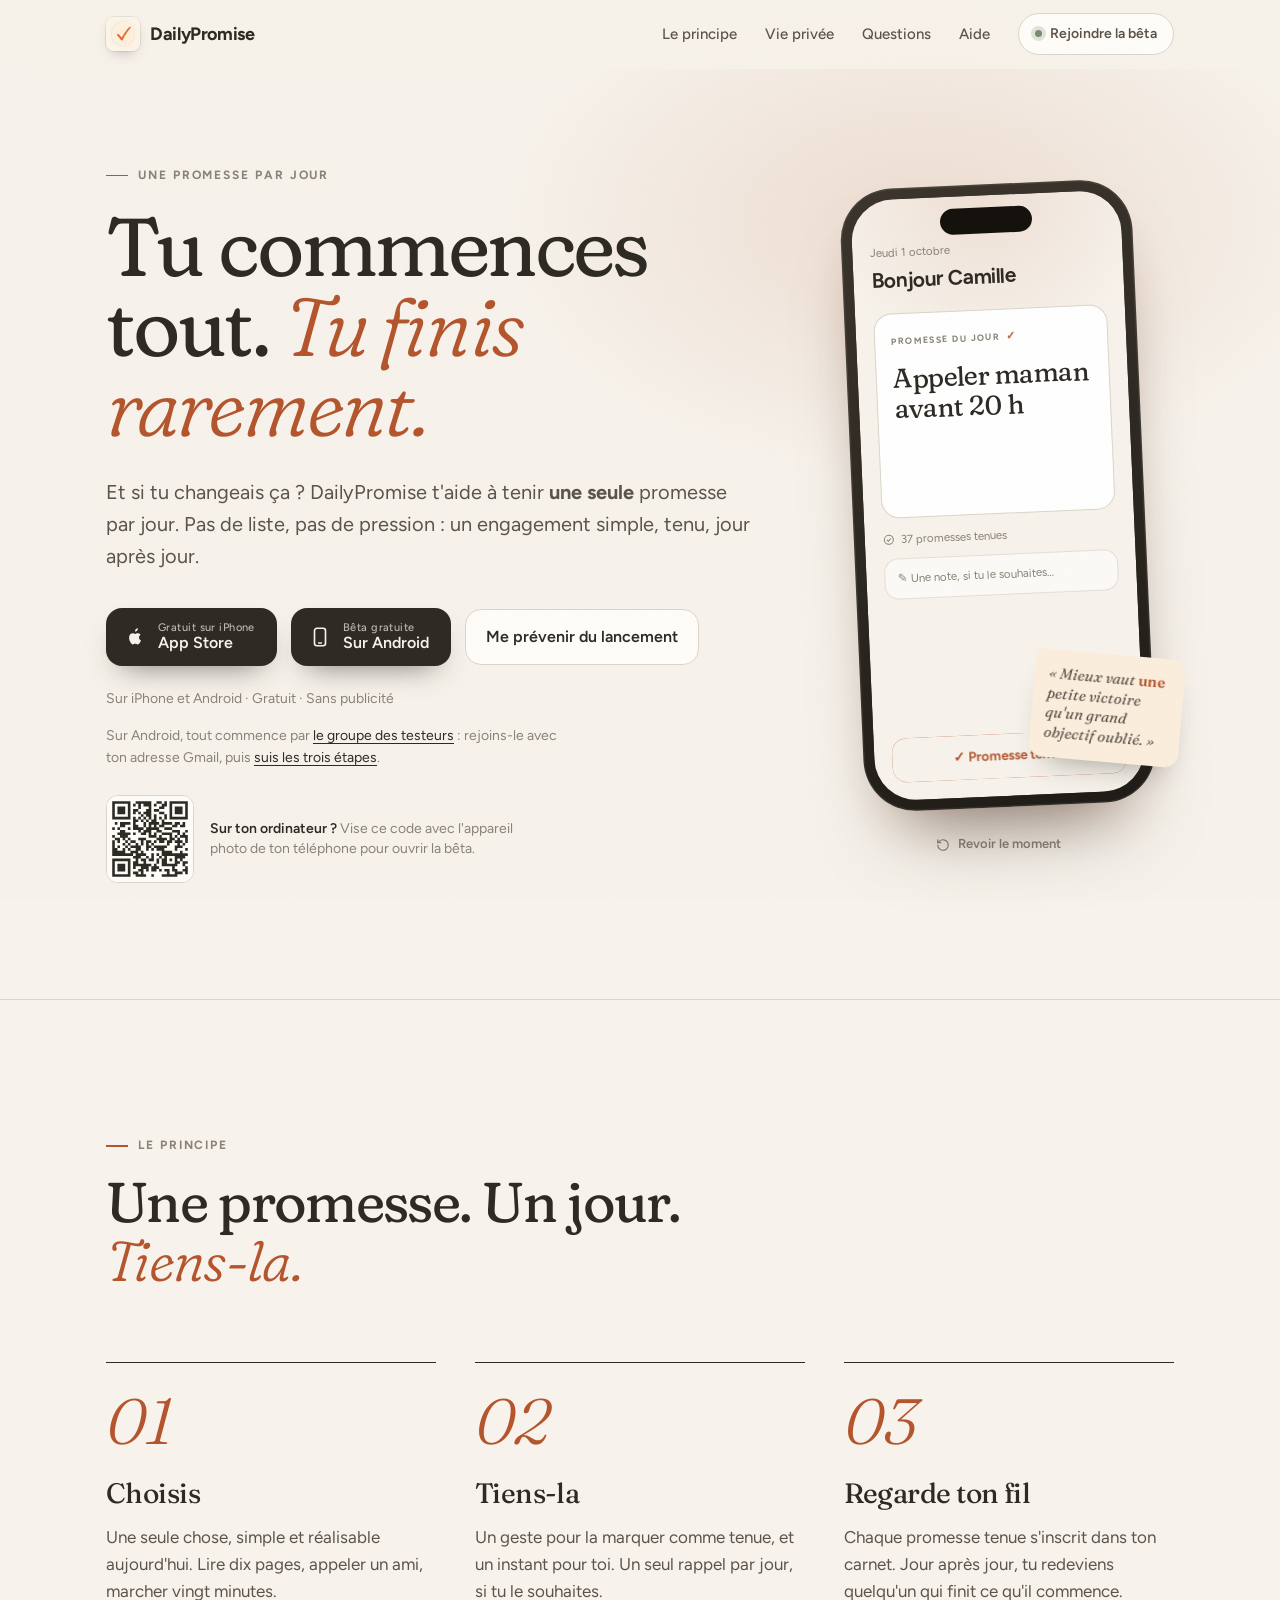
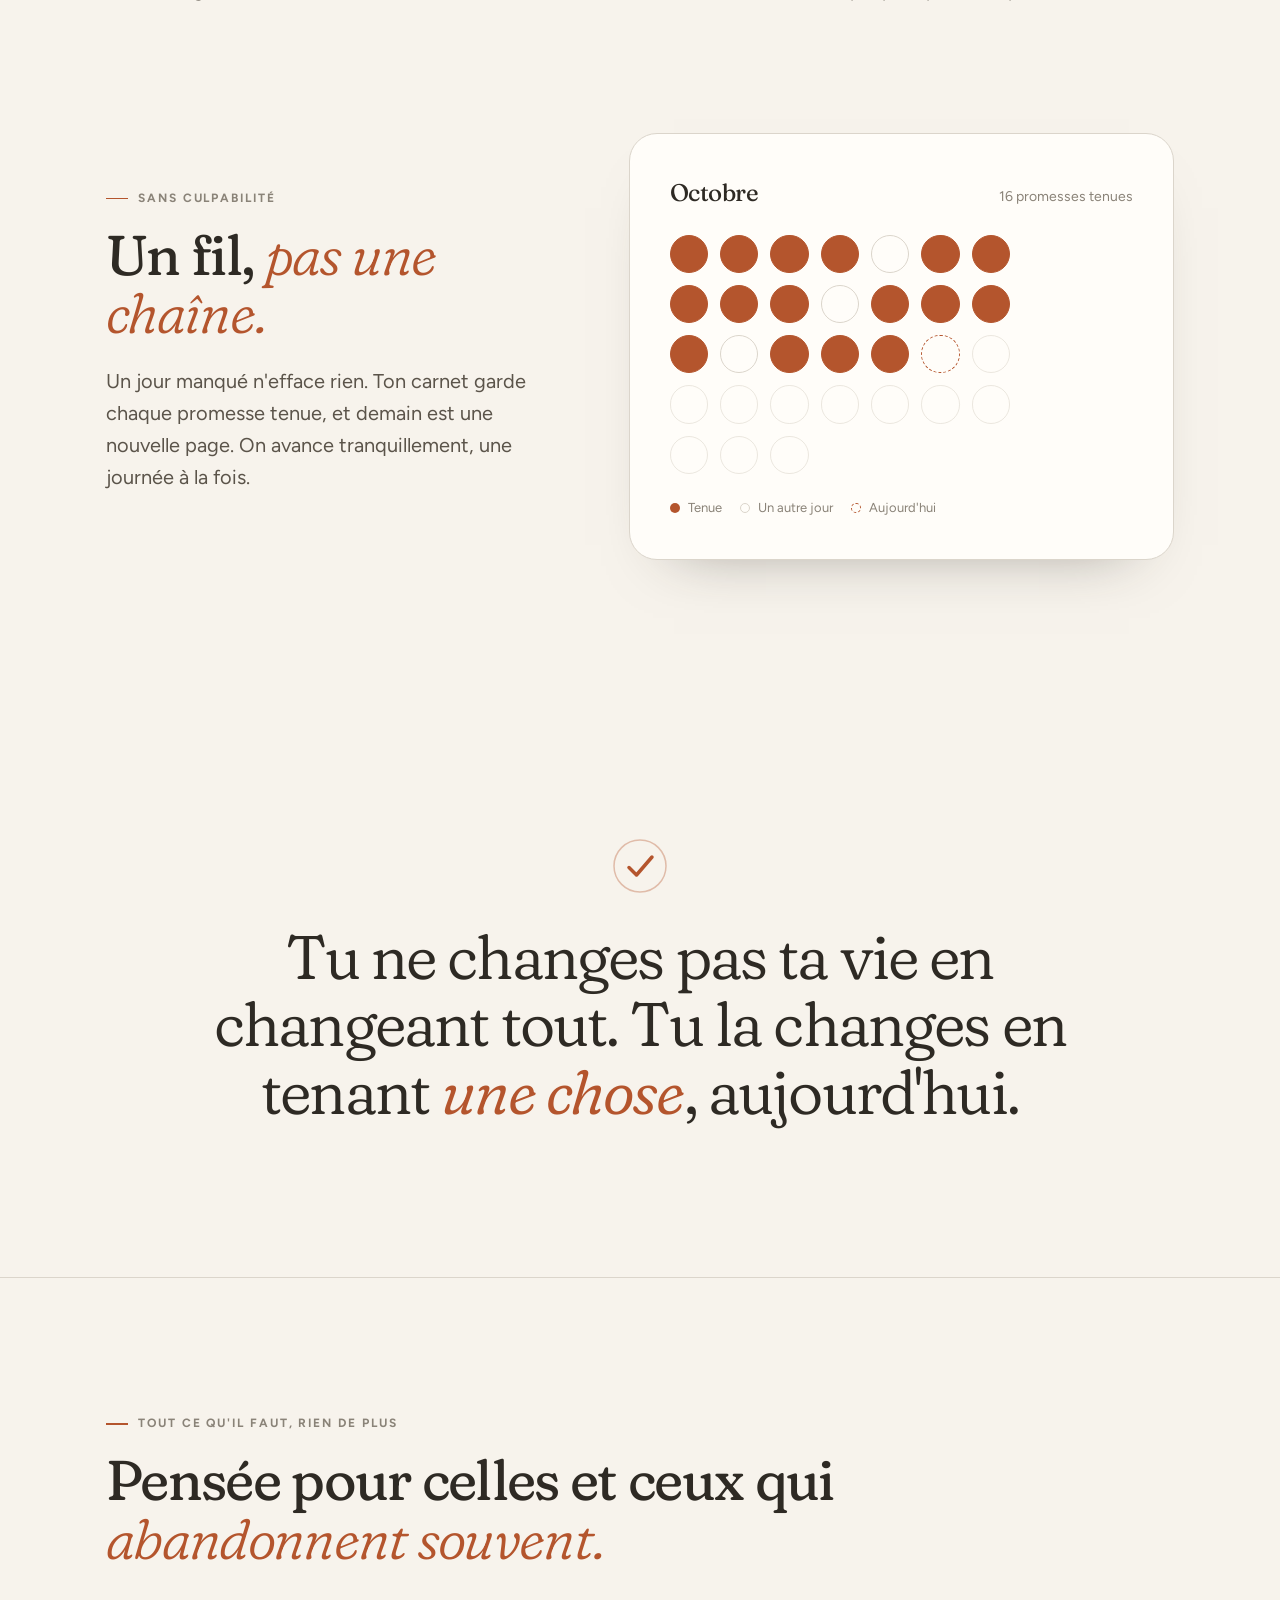
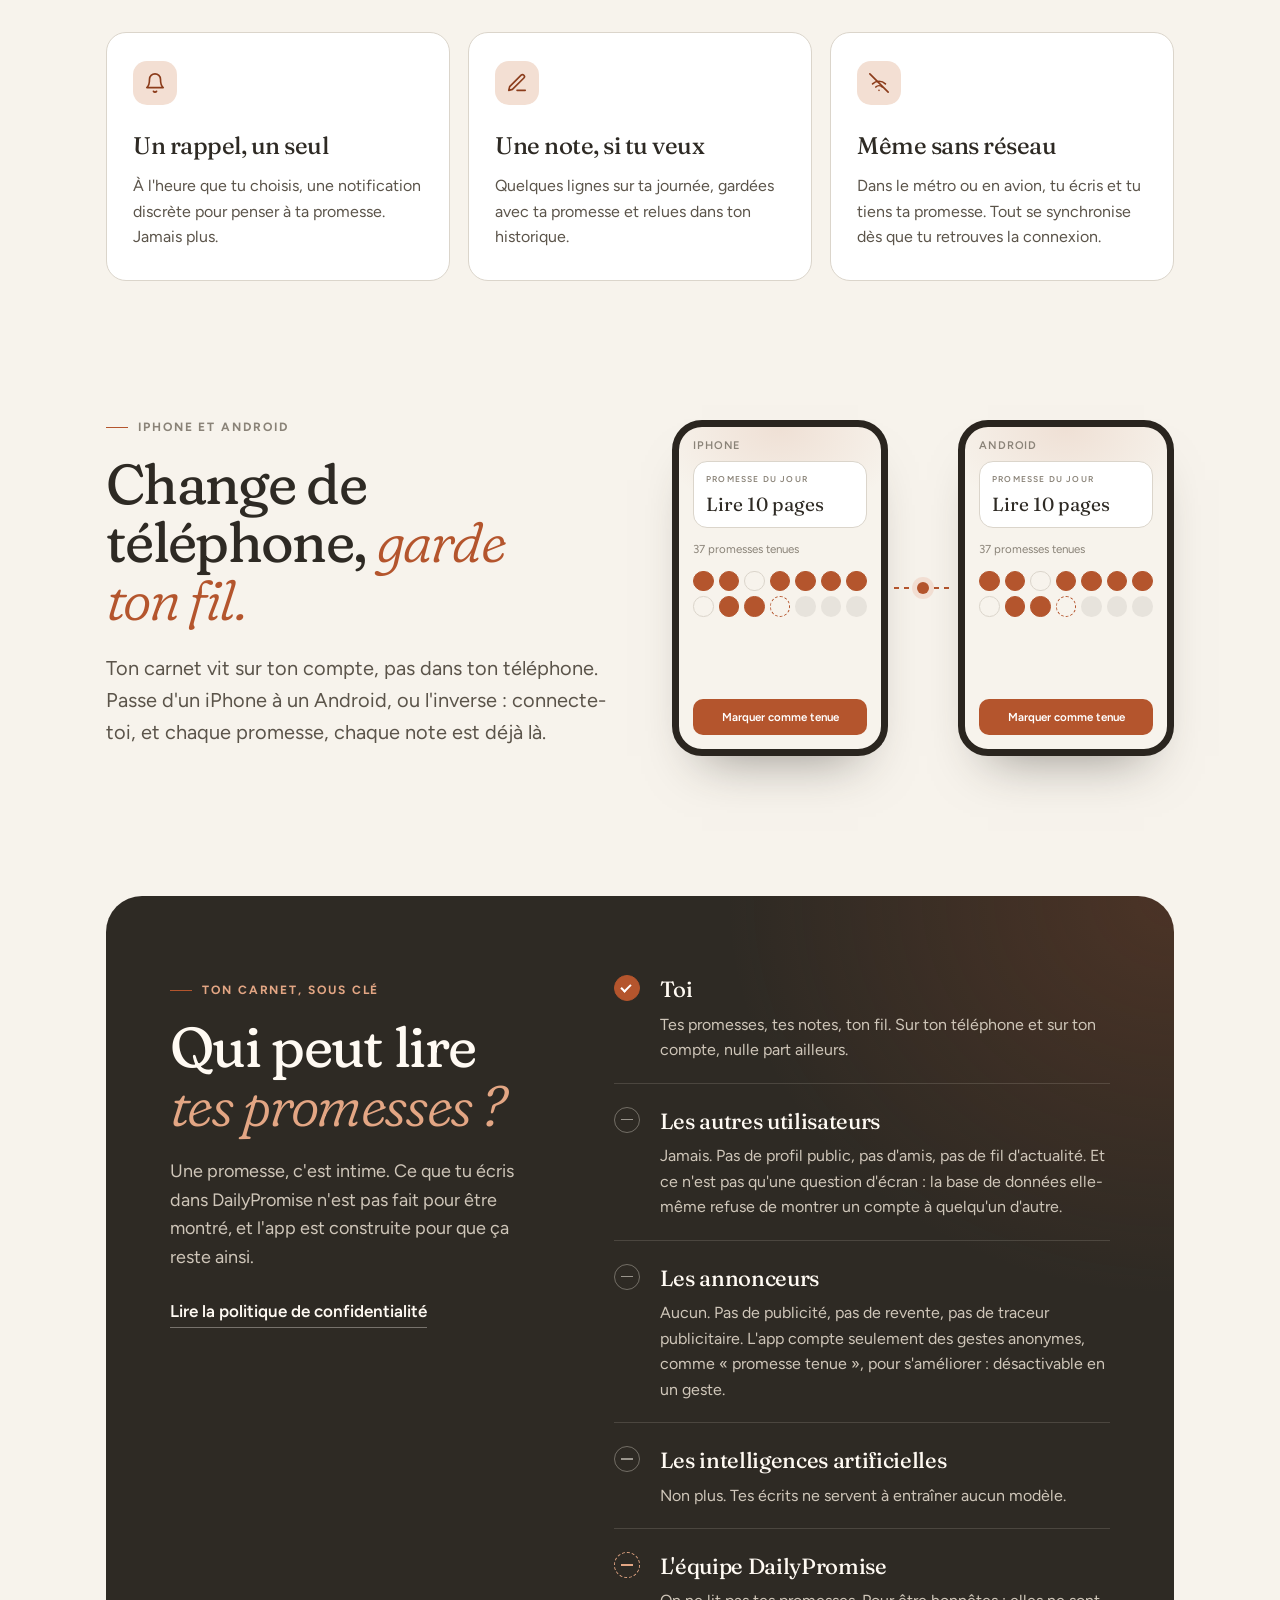
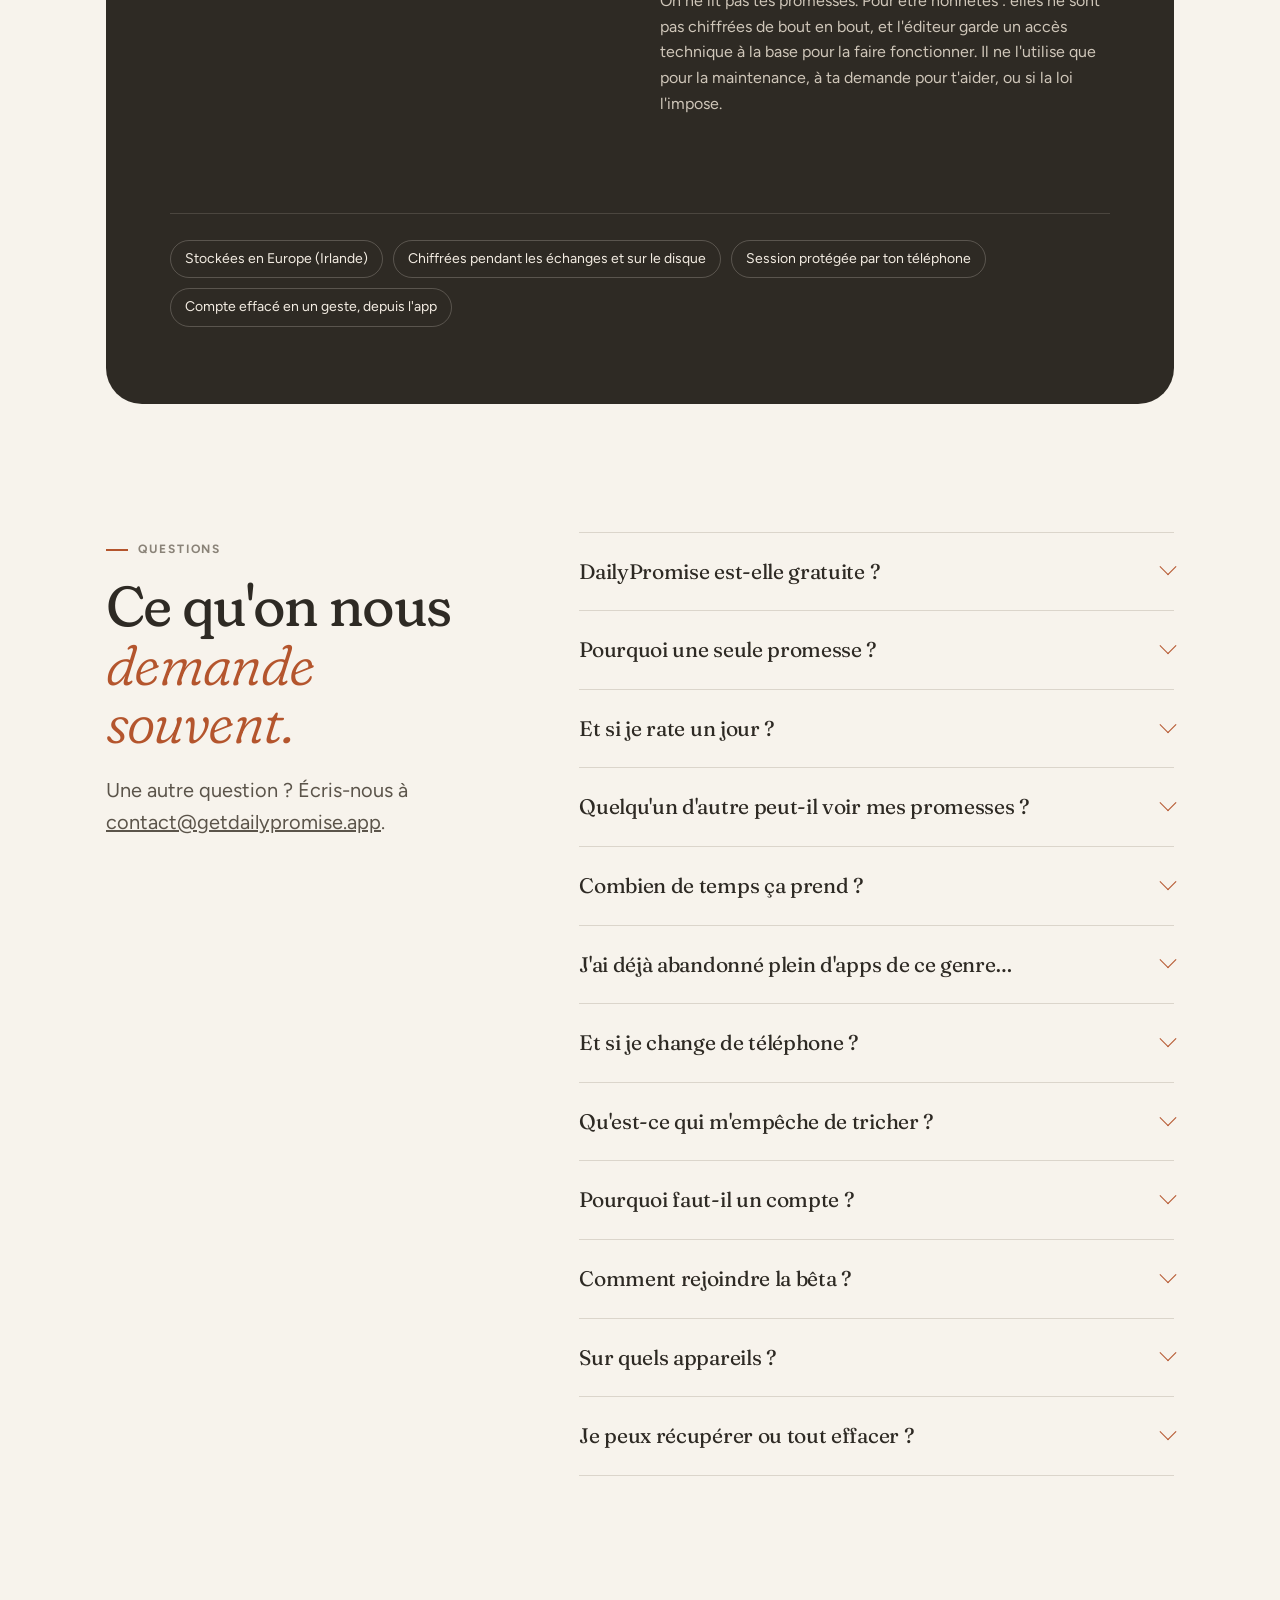
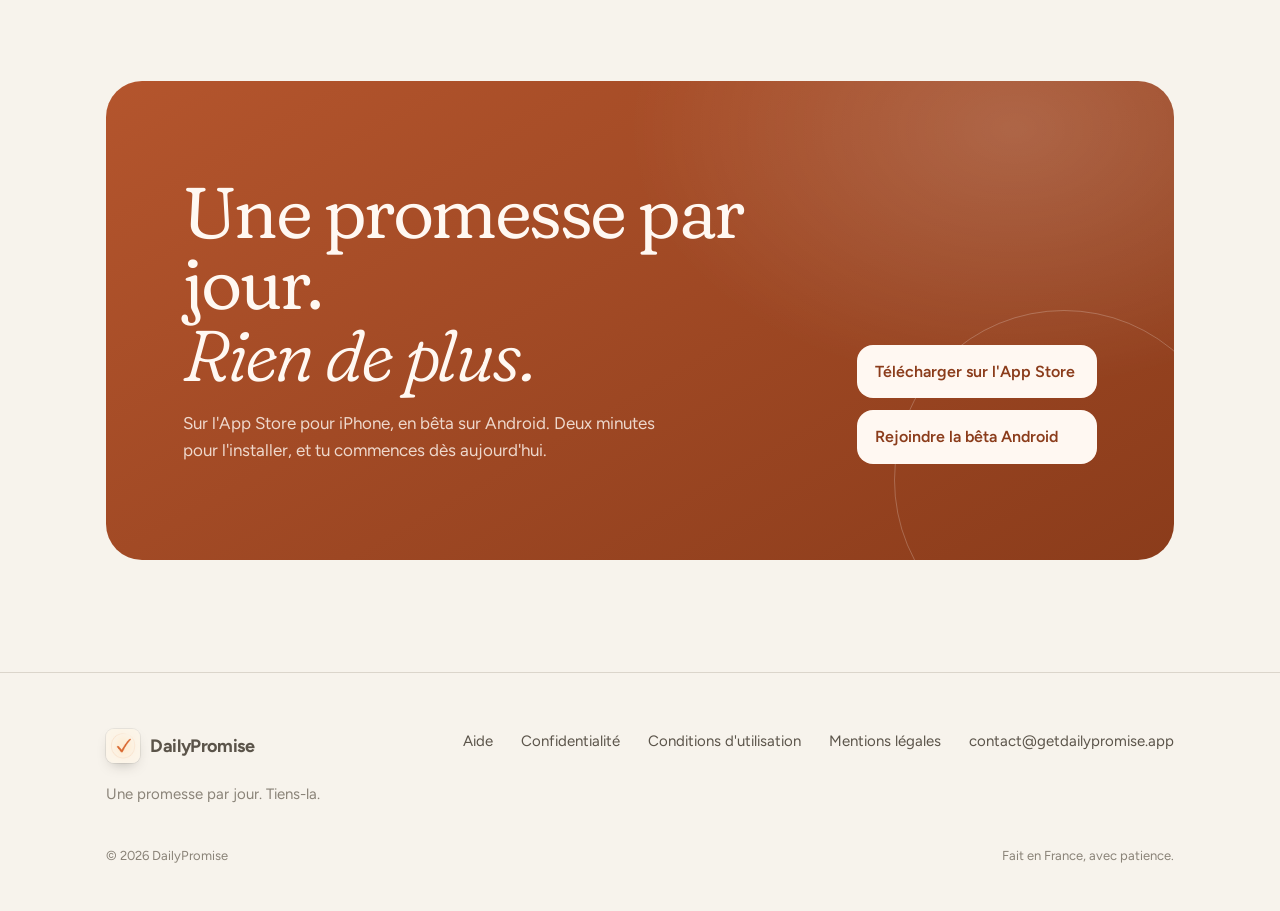
==== commit 189f8838: "Site : bouton App Store pour iPhone (lien de campagne ct=site), bêta réservée à Android Co-Authored-" ====
--- a/index.html
+++ b/index.html
@@ -6,7 +6,7 @@
   <meta name="referrer" content="strict-origin-when-cross-origin">
   <meta name="viewport" content="width=device-width, initial-scale=1, viewport-fit=cover">
   <title>DailyPromise · Une promesse par jour. Tiens-la.</title>
-  <meta name="description" content="DailyPromise t'aide à tenir une seule promesse par jour. Pas de liste, pas de pression : un engagement simple, tenu jour après jour. Bêta ouverte sur iPhone et Android.">
+  <meta name="description" content="DailyPromise t'aide à tenir une seule promesse par jour. Pas de liste, pas de pression : un engagement simple, tenu jour après jour. Sur l'App Store pour iPhone, en bêta sur Android.">
   <meta name="theme-color" content="#f7f3ec">
   <link rel="canonical" href="https://getdailypromise.app/">
   <link rel="icon" type="image/png" href="/assets/favicon-64.png">
@@ -21,7 +21,7 @@
   <meta property="og:url" content="https://getdailypromise.app/">
   <meta property="og:image" content="https://getdailypromise.app/assets/icon-512.png">
   <meta name="twitter:card" content="summary">
-  <link rel="stylesheet" href="/site.css?v=20261007a">
+  <link rel="stylesheet" href="/site.css?v=20261027a">
   <script src="/platform.js"></script>
   <script type="application/ld+json">
   {"@context":"https://schema.org","@type":"SoftwareApplication","name":"DailyPromise","operatingSystem":"iOS, Android","applicationCategory":"LifestyleApplication","inLanguage":"fr","description":"Une seule promesse par jour, tenue. Un fil, pas une chaîne.","url":"https://getdailypromise.app/","offers":{"@type":"Offer","price":"0","priceCurrency":"EUR"}}
@@ -56,18 +56,18 @@
           <h1 class="display reveal d2">Tu commences<br>tout. <em>Tu finis<br>rarement.</em></h1>
           <p class="lede reveal d3">Et si tu changeais ça&nbsp;? DailyPromise t'aide à tenir <strong>une seule</strong> promesse par jour. Pas de liste, pas de pression&nbsp;: un engagement simple, tenu, jour après jour.</p>
           <div class="actions reveal d4">
-            <a class="btn btn-store for-ios" href="/beta#iphone" aria-label="Rejoindre la bêta gratuite sur iPhone">
+            <a class="btn btn-store for-ios" href="https://apps.apple.com/app/apple-store/id6818246394?pt=129546955&amp;ct=site&amp;mt=8" aria-label="Télécharger DailyPromise gratuitement sur l'App Store">
               <svg viewBox="0 0 24 24" fill="currentColor" aria-hidden="true"><path d="M16.37 12.6c.02 2.43 2.13 3.24 2.15 3.25-.02.06-.34 1.15-1.11 2.28-.67.97-1.36 1.95-2.45 1.97-1.07.02-1.41-.64-2.64-.64-1.22 0-1.6.62-2.61.66-1.05.04-1.85-1.05-2.53-2.02-1.38-1.99-2.43-5.62-1.02-8.07.7-1.22 1.95-1.99 3.31-2.01 1.03-.02 2.01.7 2.64.7.63 0 1.81-.86 3.05-.73.52.02 1.98.21 2.92 1.59-.08.05-1.74 1.02-1.71 3.02ZM14.35 4.89c.56-.68.94-1.62.83-2.56-.81.03-1.79.54-2.37 1.21-.52.6-.98 1.56-.86 2.48.9.07 1.83-.46 2.4-1.13Z"/></svg>
-              <span><small>Bêta gratuite</small>Sur iPhone</span>
+              <span><small>Gratuit sur iPhone</small>App Store</span>
             </a>
             <a class="btn btn-store for-android" href="/beta#android" aria-label="Rejoindre la bêta gratuite sur Android">
               <svg viewBox="0 0 24 24" fill="none" stroke="currentColor" stroke-width="1.8" stroke-linecap="round" stroke-linejoin="round" aria-hidden="true"><rect x="6" y="2.5" width="12" height="19" rx="2.6"/><path d="M10.5 18.5h3"/></svg>
               <span><small>Bêta gratuite</small>Sur Android</span>
             </a>
-            <a class="btn btn-ghost" href="mailto:contact@getdailypromise.app?subject=Pr%C3%A9viens-moi%20du%20lancement%20de%20DailyPromise">Me prévenir du lancement</a>
+            <a class="btn btn-ghost for-android" href="mailto:contact@getdailypromise.app?subject=Pr%C3%A9viens-moi%20du%20lancement%20de%20DailyPromise">Me prévenir du lancement</a>
           </div>
           <p class="hero-note reveal d5">Sur iPhone et Android · Gratuit · Sans publicité</p>
-          <p class="hero-group reveal d5 for-android">Sur Android, tout commence par <a href="https://groups.google.com/g/dailypromise-beta-android/about" rel="noopener">le groupe des testeurs</a>&nbsp;: rejoins-le avec ton adresse Gmail, puis <a href="/beta#android">suis les trois étapes</a>.</p>
+          <p class="hero-group reveal d5 for-android">Sur Android, tout commence par <a href="https://groups.google.com/g/dailypromise-beta-android/about" target="_blank" rel="noopener">le groupe des testeurs</a>&nbsp;: rejoins-le avec ton adresse Gmail, puis <a href="/beta#android">suis les trois étapes</a>.</p>
           <div class="qr-hint reveal d5 for-desktop">
             <img src="/assets/qr-beta.svg" alt="" width="88" height="88">
             <p><strong>Sur ton ordinateur&nbsp;?</strong> Vise ce code avec l'appareil photo de ton téléphone pour ouvrir la bêta.</p>
@@ -332,7 +332,7 @@
           </details>
           <details>
             <summary>Comment rejoindre la bêta&nbsp;?</summary>
-            <p>Va sur <a href="/beta">la page de la bêta</a> depuis ton téléphone. <strong>Sur iPhone</strong>&nbsp;: installe l'app gratuite TestFlight, puis touche «&nbsp;Rejoindre la bêta&nbsp;». <strong>Sur Android</strong>&nbsp;: rejoins <a href="https://groups.google.com/g/dailypromise-beta-android/about" rel="noopener">le groupe des testeurs</a>, accepte le test sur Google Play, puis installe l'app. Les mises à jour arrivent ensuite toutes seules.</p>
+            <p>Va sur <a href="/beta">la page de la bêta</a> depuis ton téléphone. <strong>Sur iPhone</strong>, plus besoin de bêta&nbsp;: DailyPromise est <a href="https://apps.apple.com/app/apple-store/id6818246394?pt=129546955&amp;ct=site&amp;mt=8">sur l'App Store</a>. <strong>Sur Android</strong>&nbsp;: rejoins <a href="https://groups.google.com/g/dailypromise-beta-android/about" target="_blank" rel="noopener">le groupe des testeurs</a>, accepte le test sur Google Play, puis installe l'app. Les mises à jour arrivent ensuite toutes seules.</p>
           </details>
           <details>
             <summary>Sur quels appareils&nbsp;?</summary>
@@ -352,9 +352,12 @@
         <div class="closing">
           <div>
             <h2>Une promesse par jour.<br><em>Rien de plus.</em></h2>
-            <p>La bêta est ouverte sur iPhone et Android. Deux minutes pour l'installer, et tu commences dès aujourd'hui.</p>
-          </div>
-          <a class="btn btn-light" href="/beta">Rejoindre la bêta</a>
+            <p>Sur l'App Store pour iPhone, en bêta sur Android. Deux minutes pour l'installer, et tu commences dès aujourd'hui.</p>
+          </div>
+          <div class="closing-actions">
+            <a class="btn btn-light for-ios" href="https://apps.apple.com/app/apple-store/id6818246394?pt=129546955&amp;ct=site&amp;mt=8">Télécharger sur l'App Store</a>
+            <a class="btn btn-light for-android" href="/beta#android">Rejoindre la bêta Android</a>
+          </div>
         </div>
       </div>
     </section>
--- a/site.css
+++ b/site.css
@@ -895,6 +895,7 @@
   position: relative;
   z-index: 1;
 }
+.closing-actions { display: flex; flex-direction: column; gap: 12px; align-items: stretch; }
 @media (max-width: 760px) { .closing { grid-template-columns: 1fr; } }
 
 /* ---------- Pied de page ---------- */
@@ -1012,7 +1013,7 @@
 
 /* Page bêta : deux étapes et un code de secours */
 .beta-steps { list-style: none; margin: 40px 0 36px; padding: 0; display: grid; gap: 18px; }
-.beta-steps li {
+.beta-steps > li {
   display: grid;
   grid-template-columns: 52px minmax(0, 1fr);
   gap: 18px;
@@ -1182,3 +1183,17 @@
   font-size: clamp(9px, 1vw, 11.5px);
   font-weight: 600;
 }
+
+.beta-hint {
+  margin-top: 18px;
+  padding: 14px 16px;
+  border-radius: 14px;
+  background: rgba(0, 0, 0, 0.03);
+  font-size: 14px;
+  line-height: 1.5;
+  color: var(--muted);
+}
+.beta-hint p { margin: 0 0 6px; font-size: 14px; }
+.beta-hint strong { color: var(--ink); font-weight: 600; }
+.beta-hint ol { margin: 0; padding-left: 20px; list-style: decimal; display: block; }
+.beta-hint li { display: list-item; margin: 4px 0; padding: 0; background: none; border: 0; }
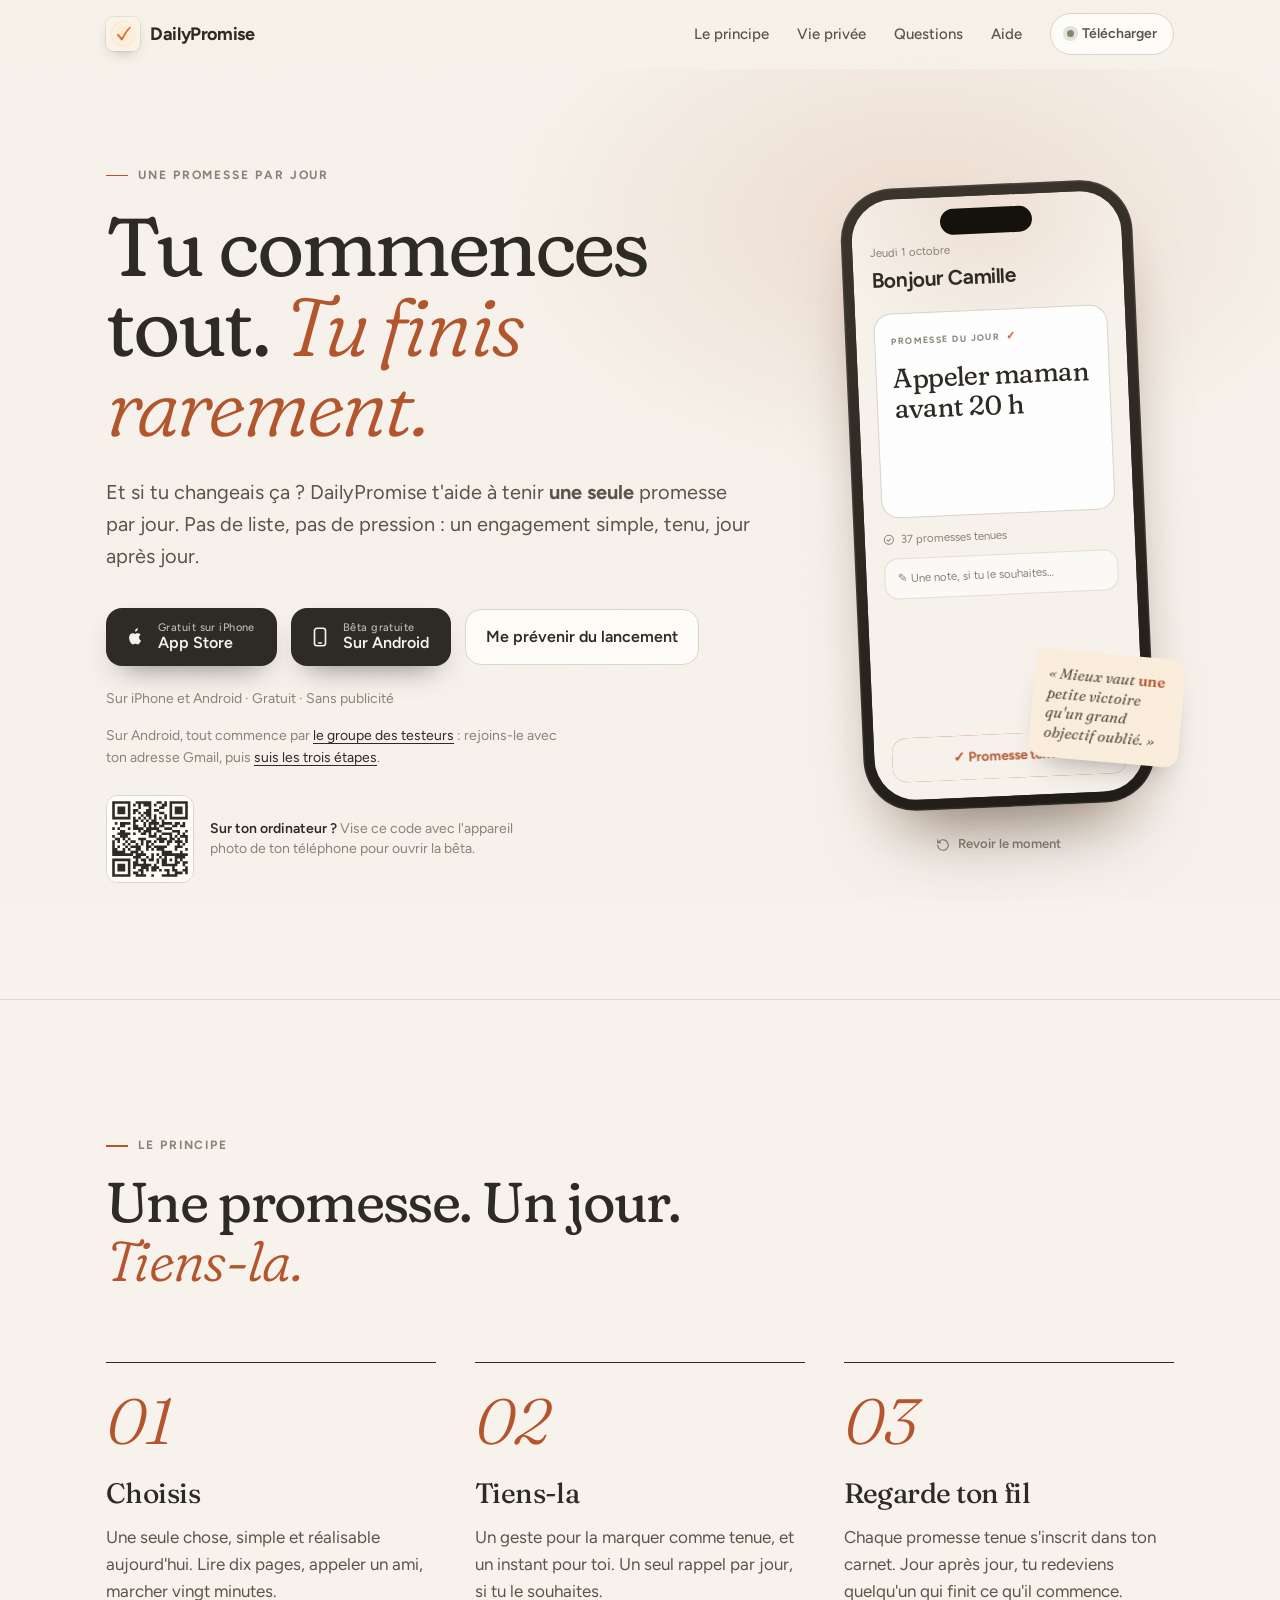
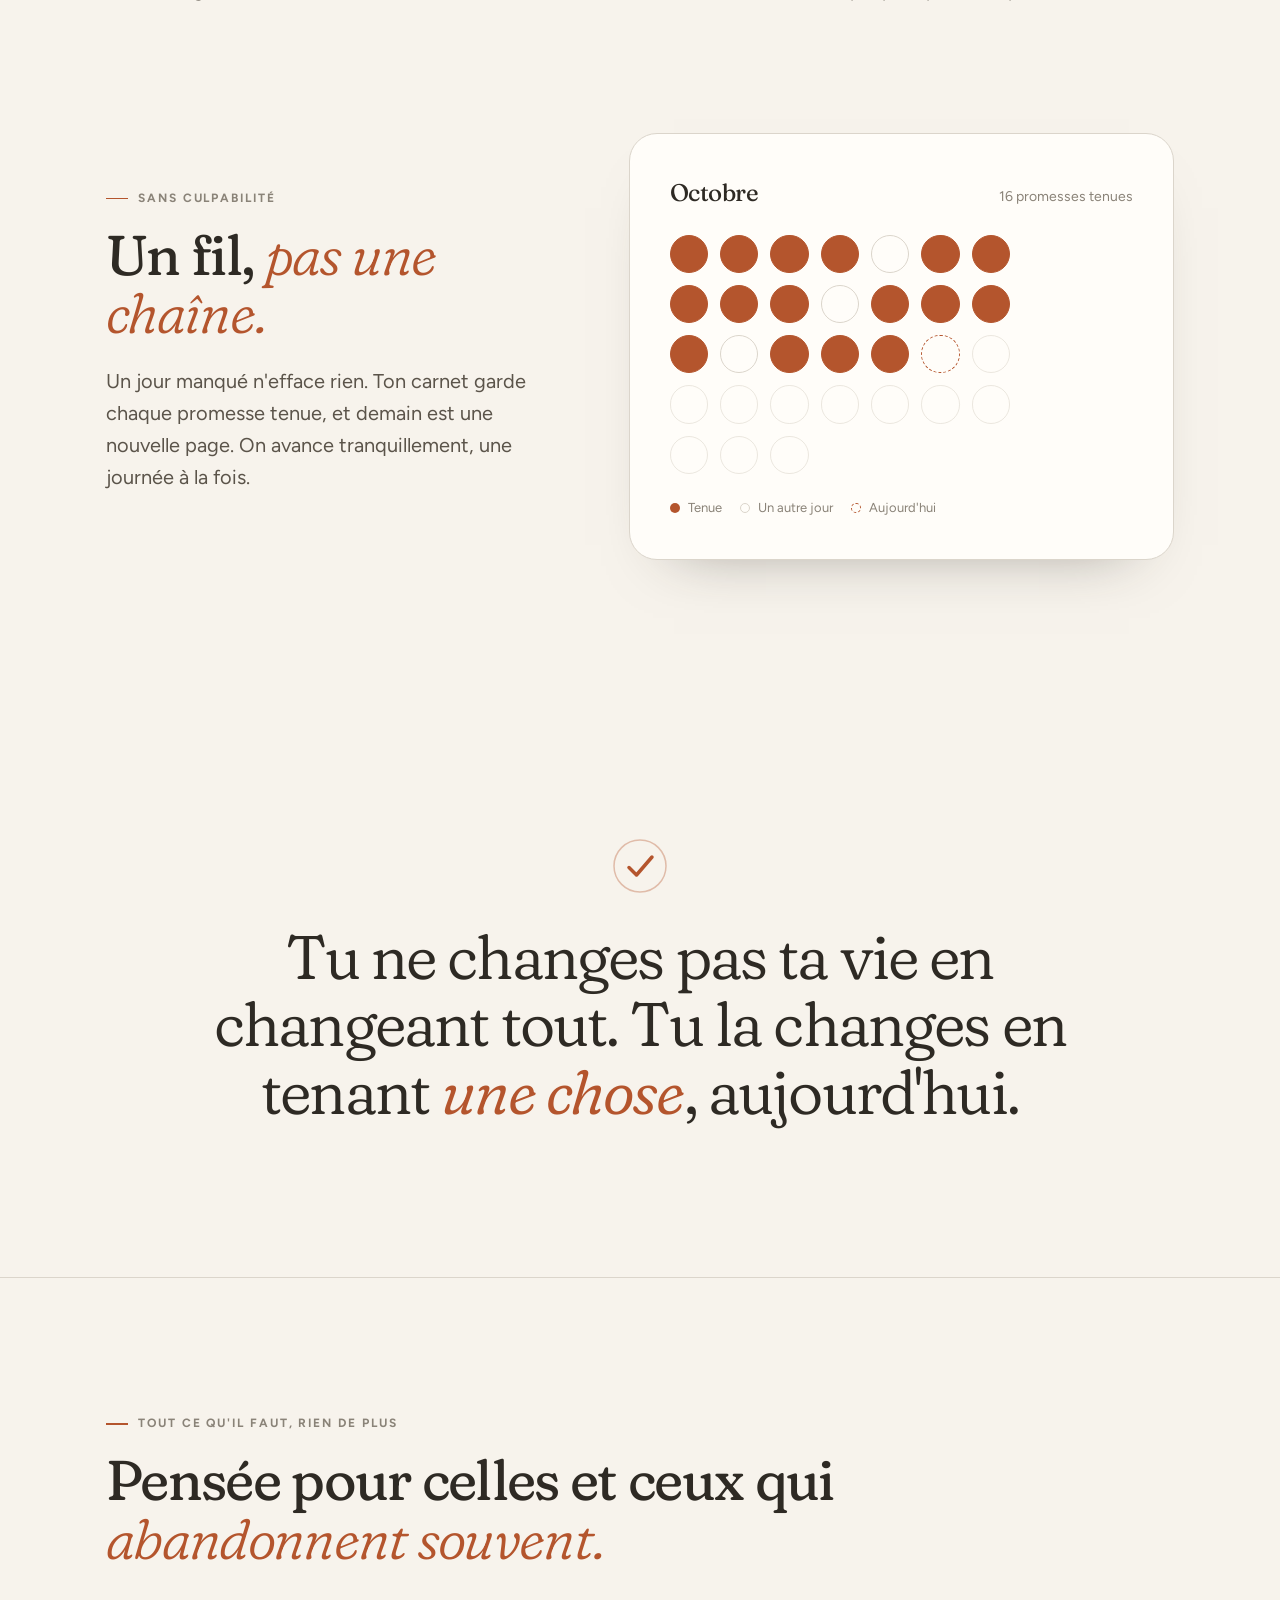
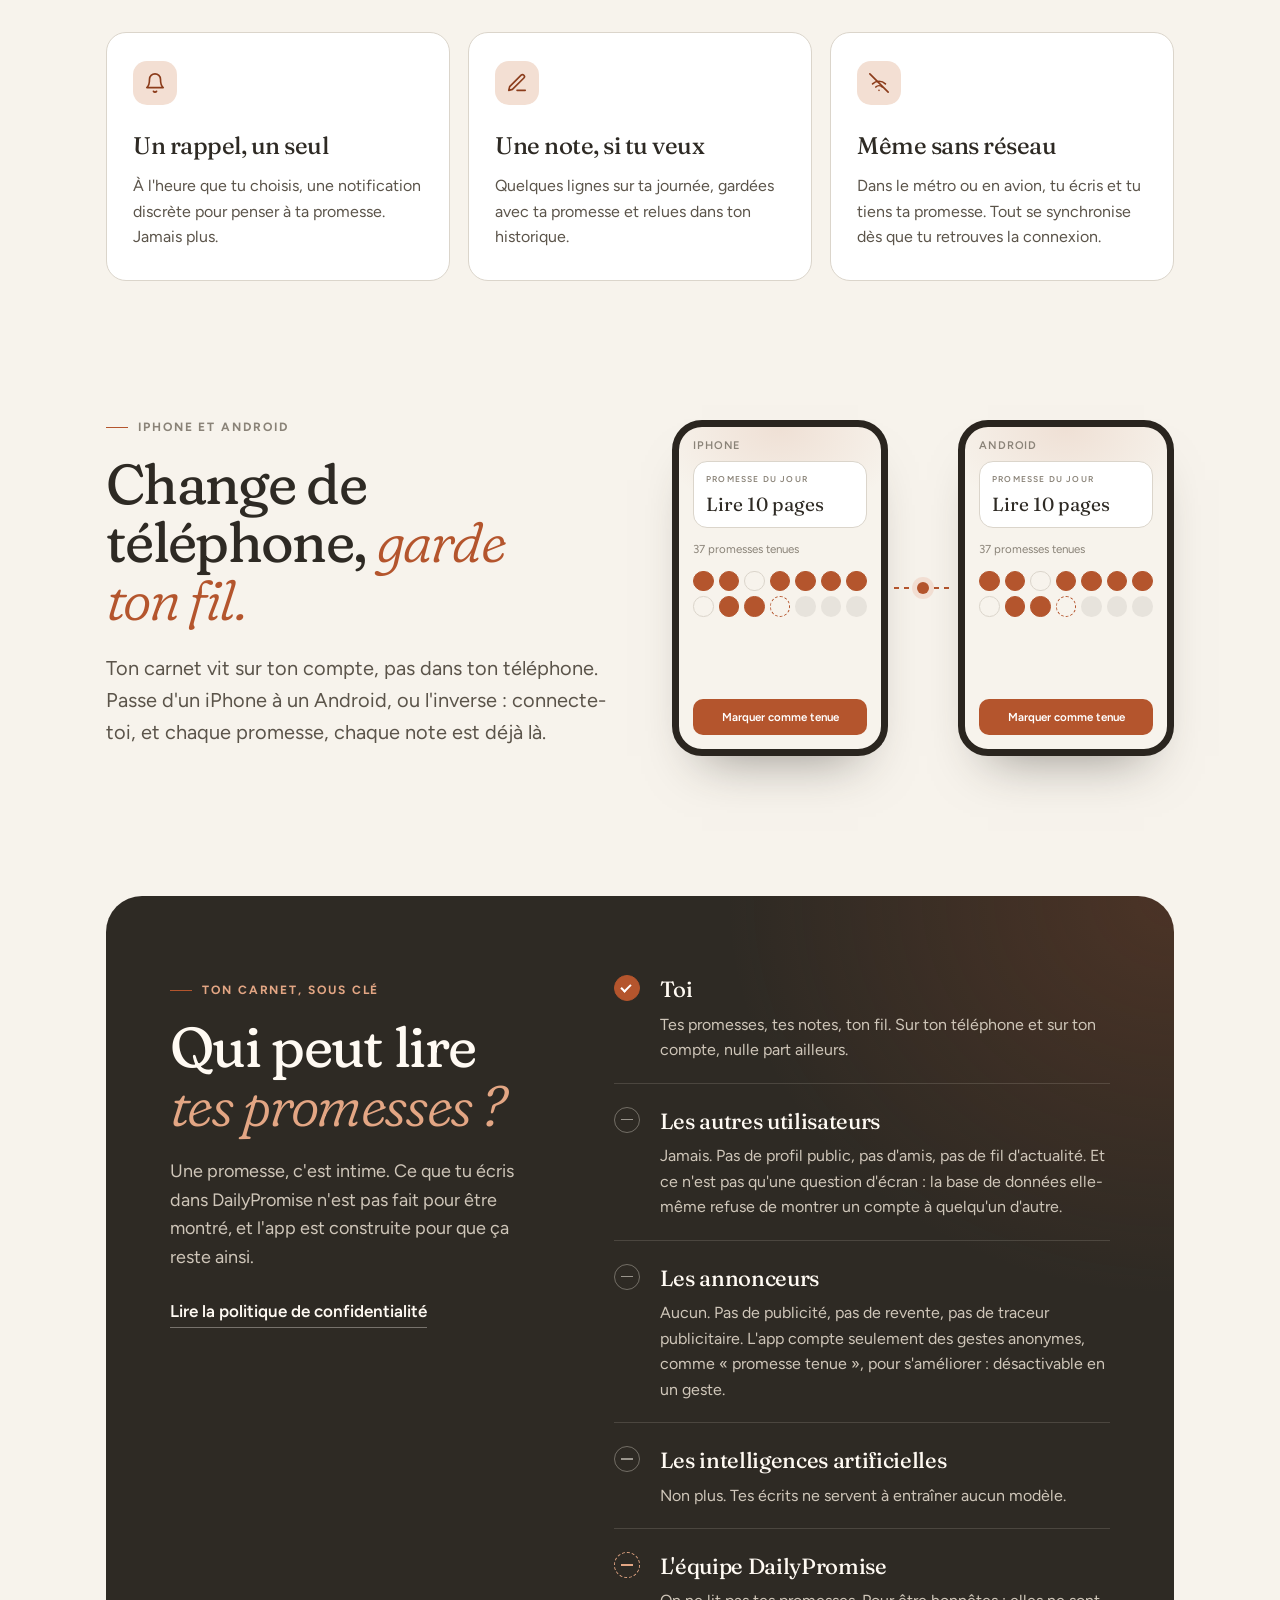
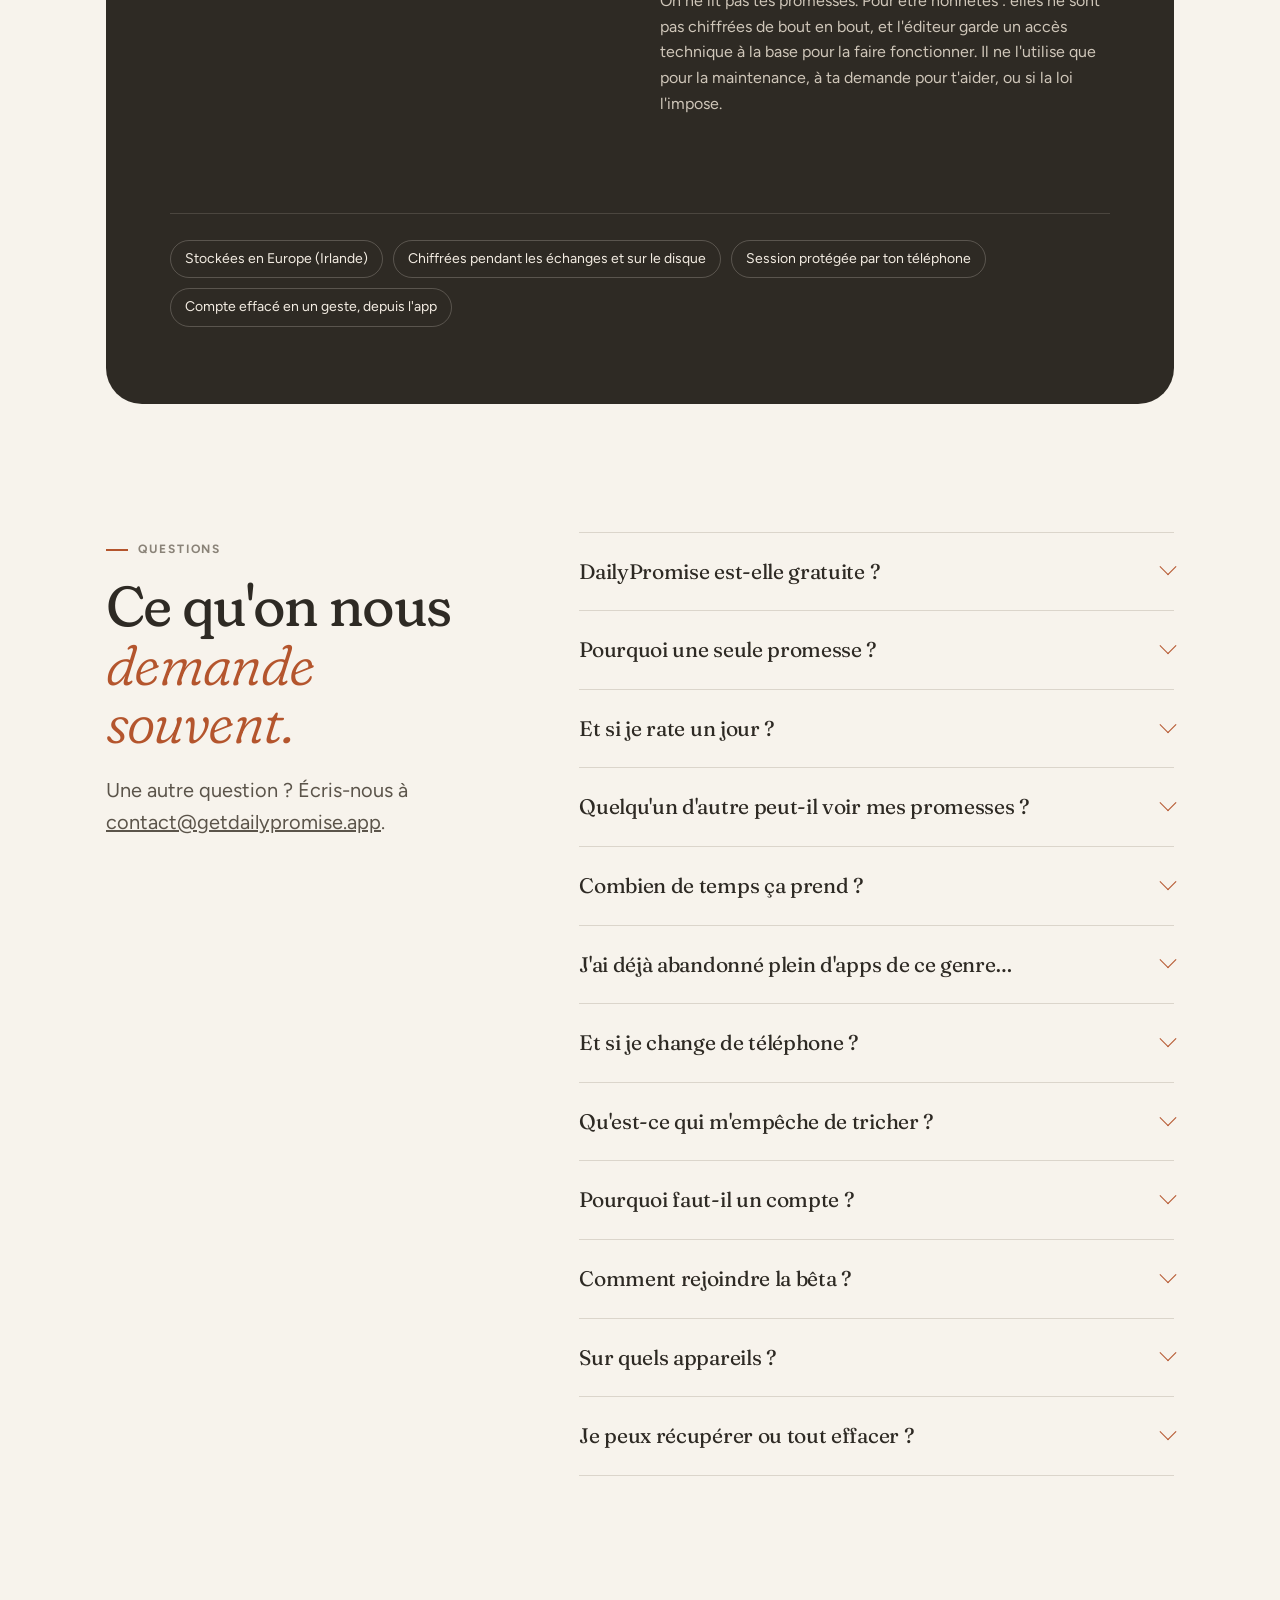
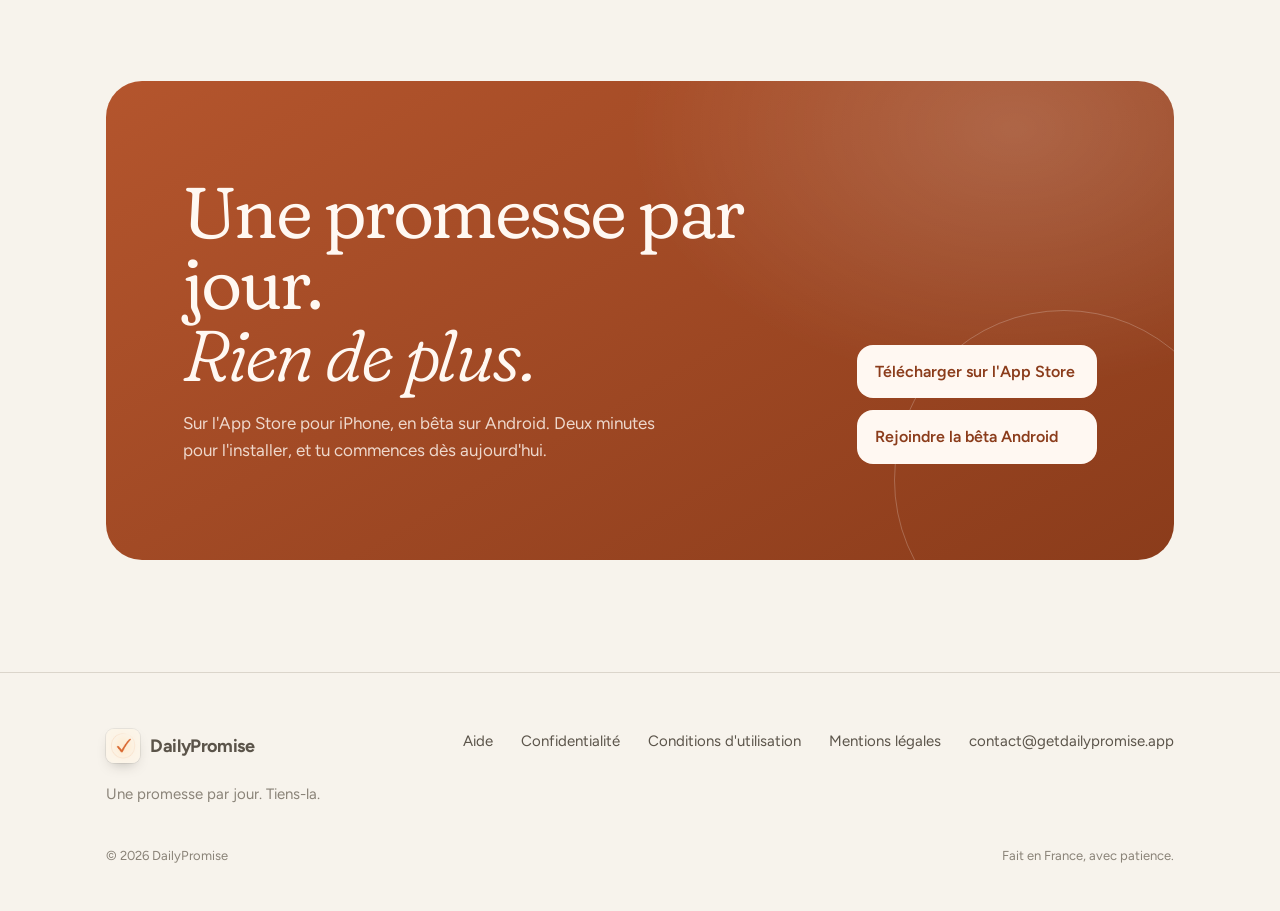
==== commit 07f603b3: "Site : en-tête « Télécharger » (App Store) sur iPhone et ordinateur, « Bêta Android » sur Android, s" ====
--- a/index.html
+++ b/index.html
@@ -21,7 +21,7 @@
   <meta property="og:url" content="https://getdailypromise.app/">
   <meta property="og:image" content="https://getdailypromise.app/assets/icon-512.png">
   <meta name="twitter:card" content="summary">
-  <link rel="stylesheet" href="/site.css?v=20261027a">
+  <link rel="stylesheet" href="/site.css?v=20261027b">
   <script src="/platform.js"></script>
   <script type="application/ld+json">
   {"@context":"https://schema.org","@type":"SoftwareApplication","name":"DailyPromise","operatingSystem":"iOS, Android","applicationCategory":"LifestyleApplication","inLanguage":"fr","description":"Une seule promesse par jour, tenue. Un fil, pas une chaîne.","url":"https://getdailypromise.app/","offers":{"@type":"Offer","price":"0","priceCurrency":"EUR"}}
@@ -41,7 +41,8 @@
         <a class="nav-link" href="#confidentialite">Vie privée</a>
         <a class="nav-link" href="#questions">Questions</a>
         <a class="nav-link" href="/support">Aide</a>
-        <a class="pill" href="/beta"><span class="dot" aria-hidden="true"></span>Rejoindre la bêta</a>
+        <a class="pill for-ios" href="https://apps.apple.com/app/apple-store/id6818246394?pt=129546955&amp;ct=site&amp;mt=8" aria-label="Télécharger DailyPromise sur l'App Store"><span class="dot" aria-hidden="true"></span>Télécharger</a>
+        <a class="pill only-android" href="/beta#android"><span class="dot" aria-hidden="true"></span>Bêta Android</a>
       </nav>
     </div>
   </header>
--- a/site.css
+++ b/site.css
@@ -1051,6 +1051,9 @@
 [data-platform="android"] .for-ios { display: none; }
 .for-desktop { display: none; }
 [data-platform="other"] .for-desktop { display: flex; }
+/* Bêta Android : seulement sur Android (l'ordinateur voit le bouton App Store). */
+[data-platform="ios"] .only-android,
+[data-platform="other"] .only-android { display: none; }
 
 .qr-hint {
   margin-top: 26px;
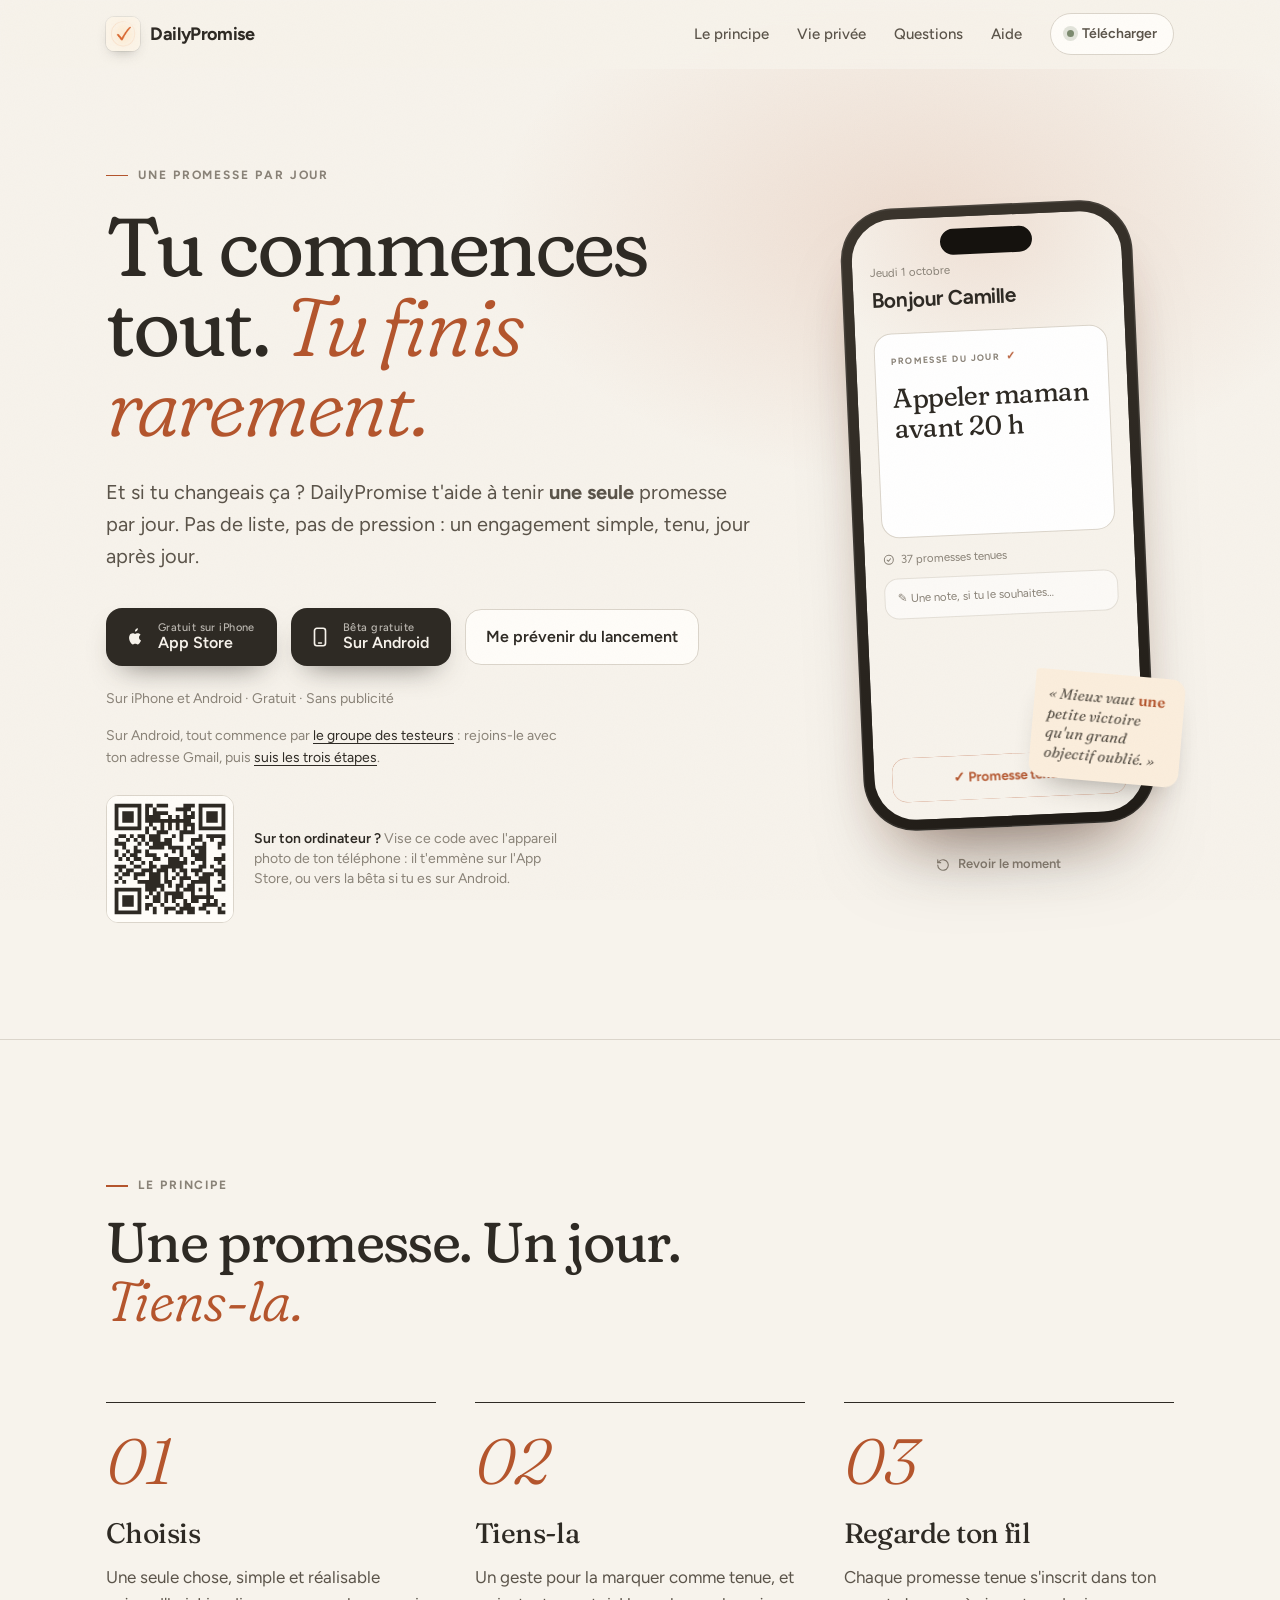
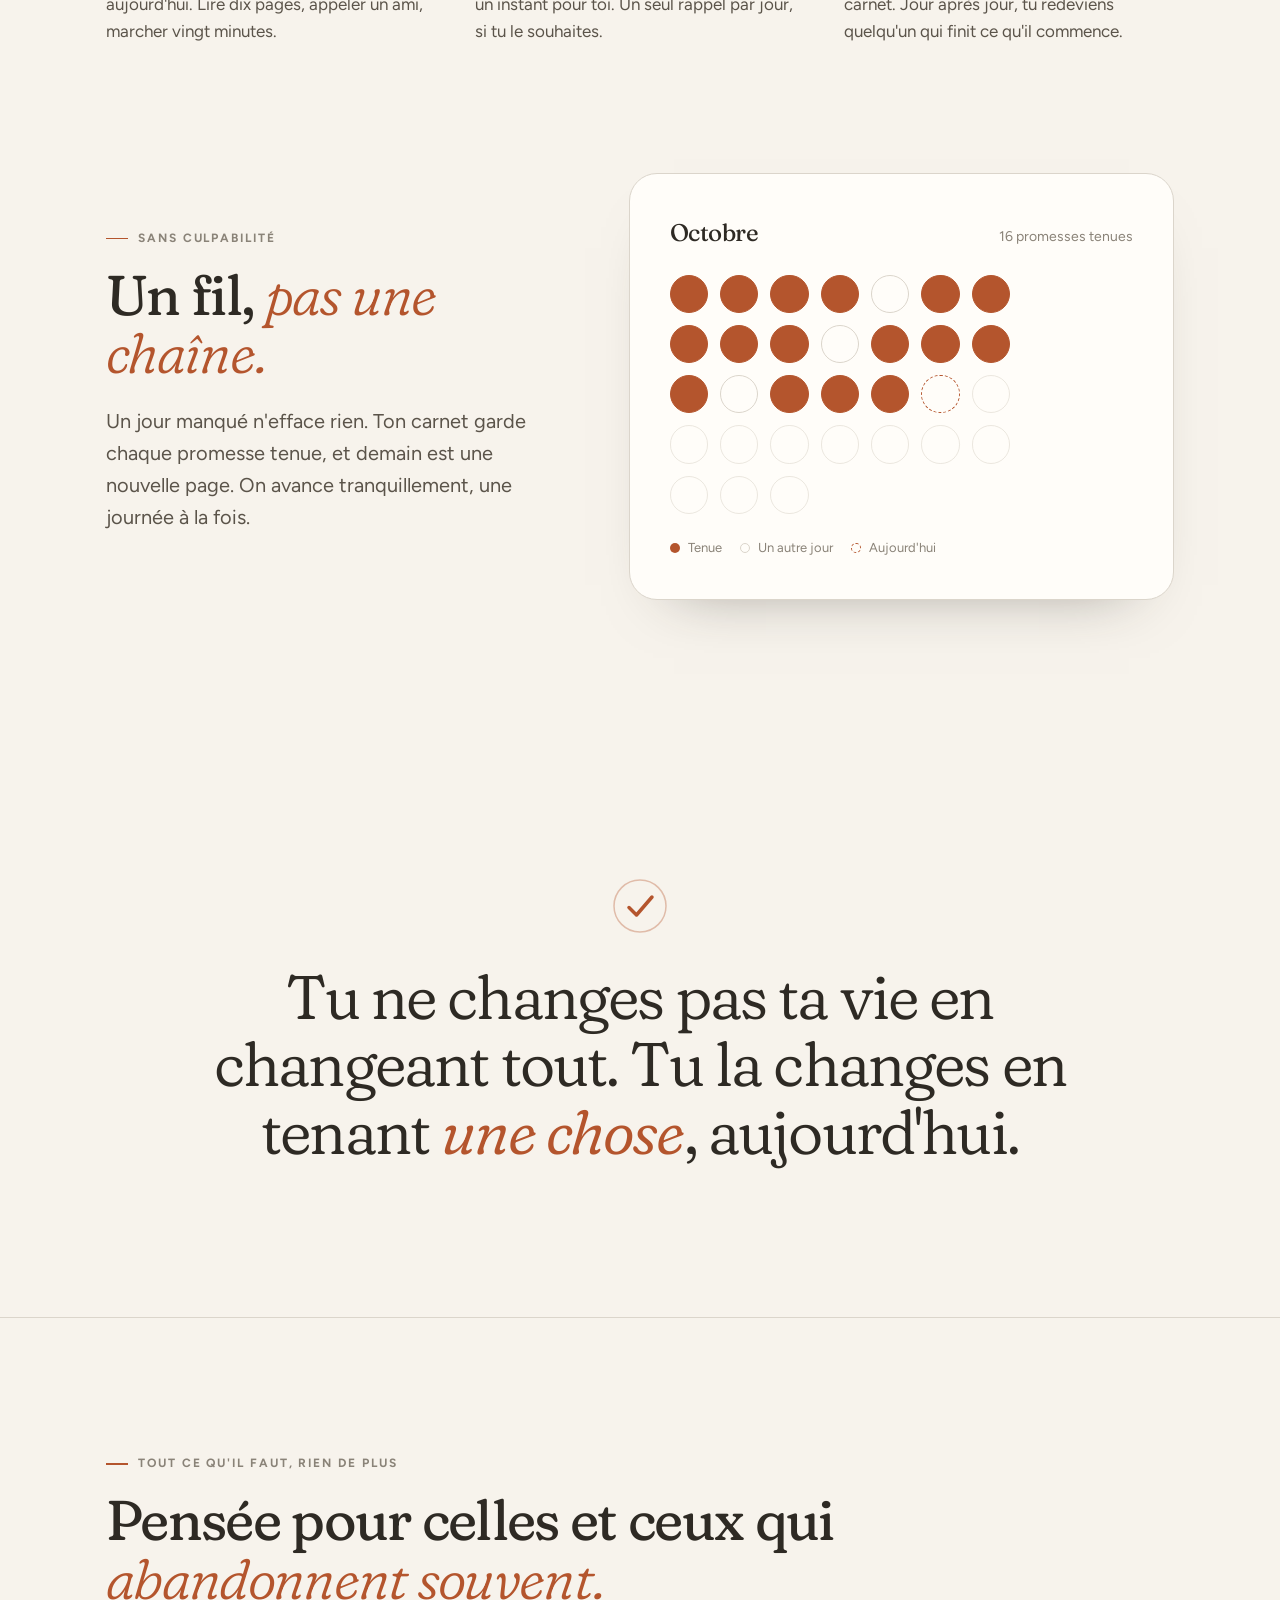
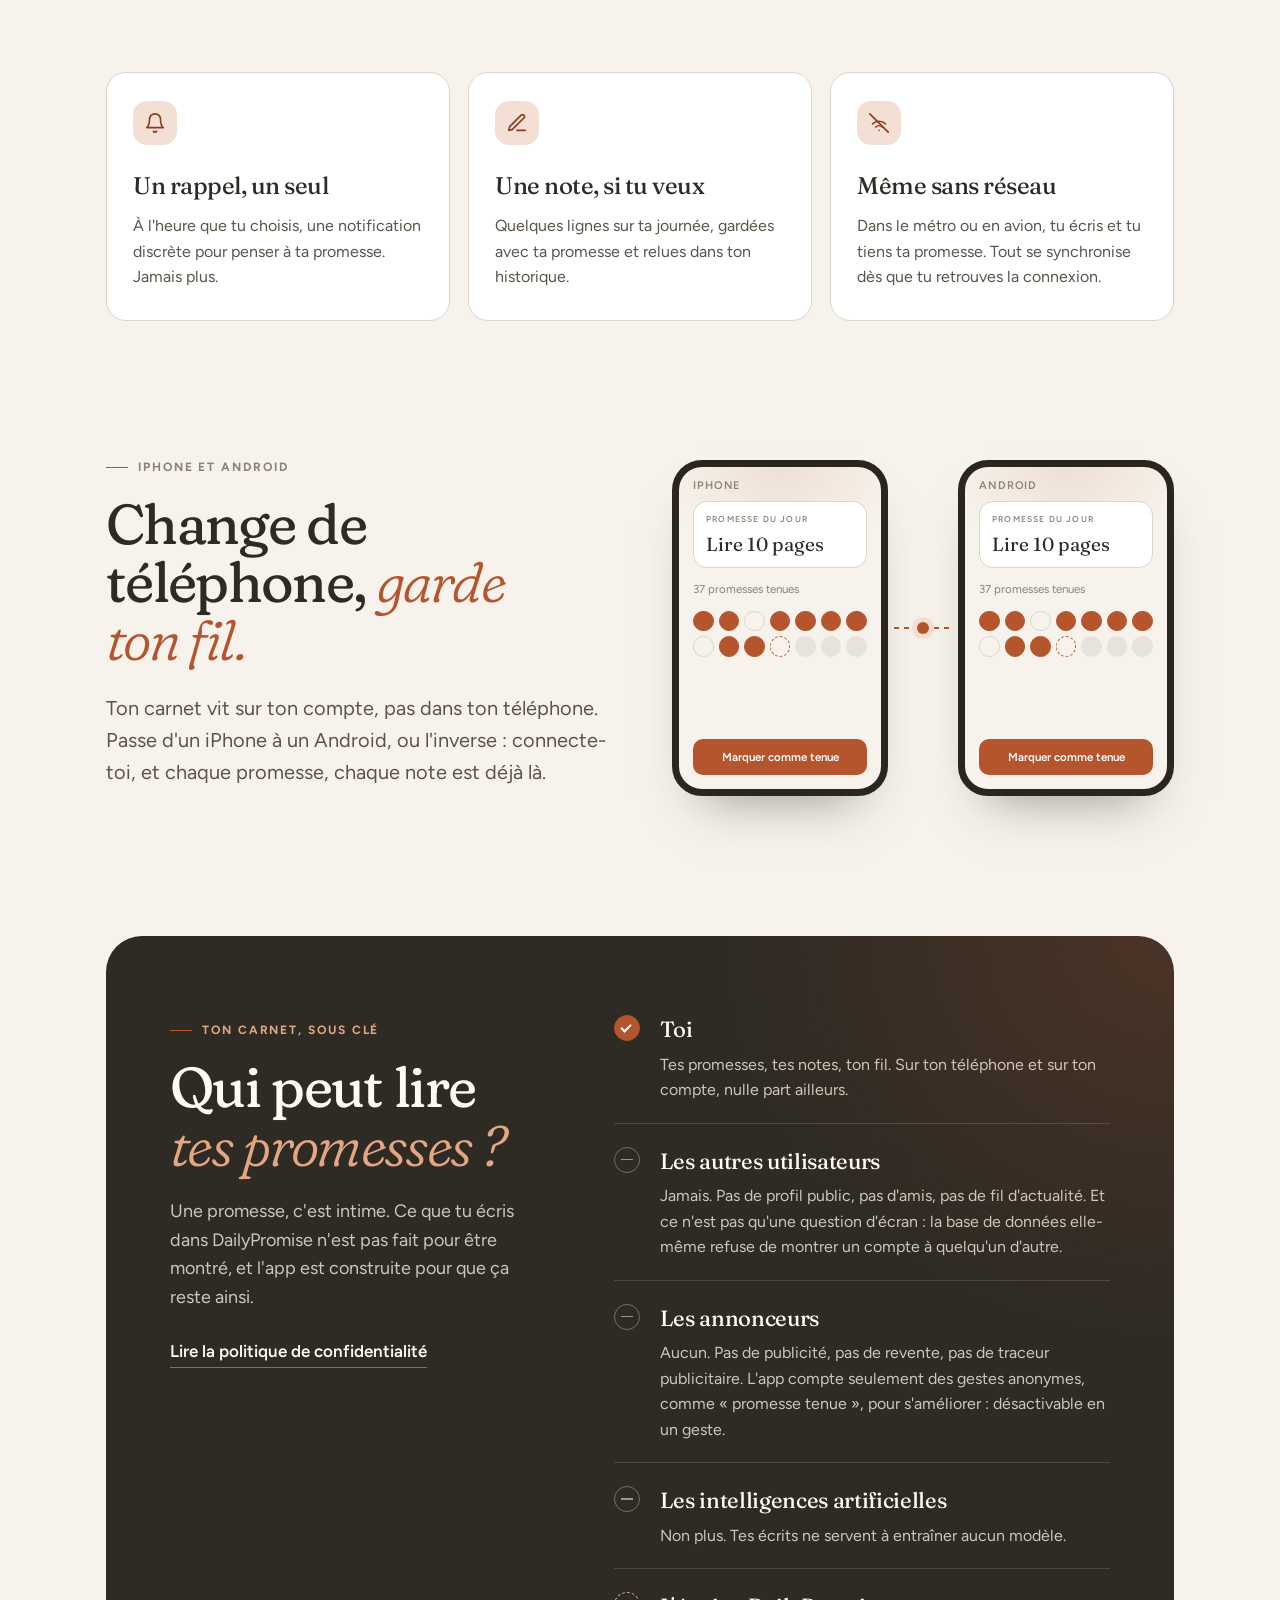
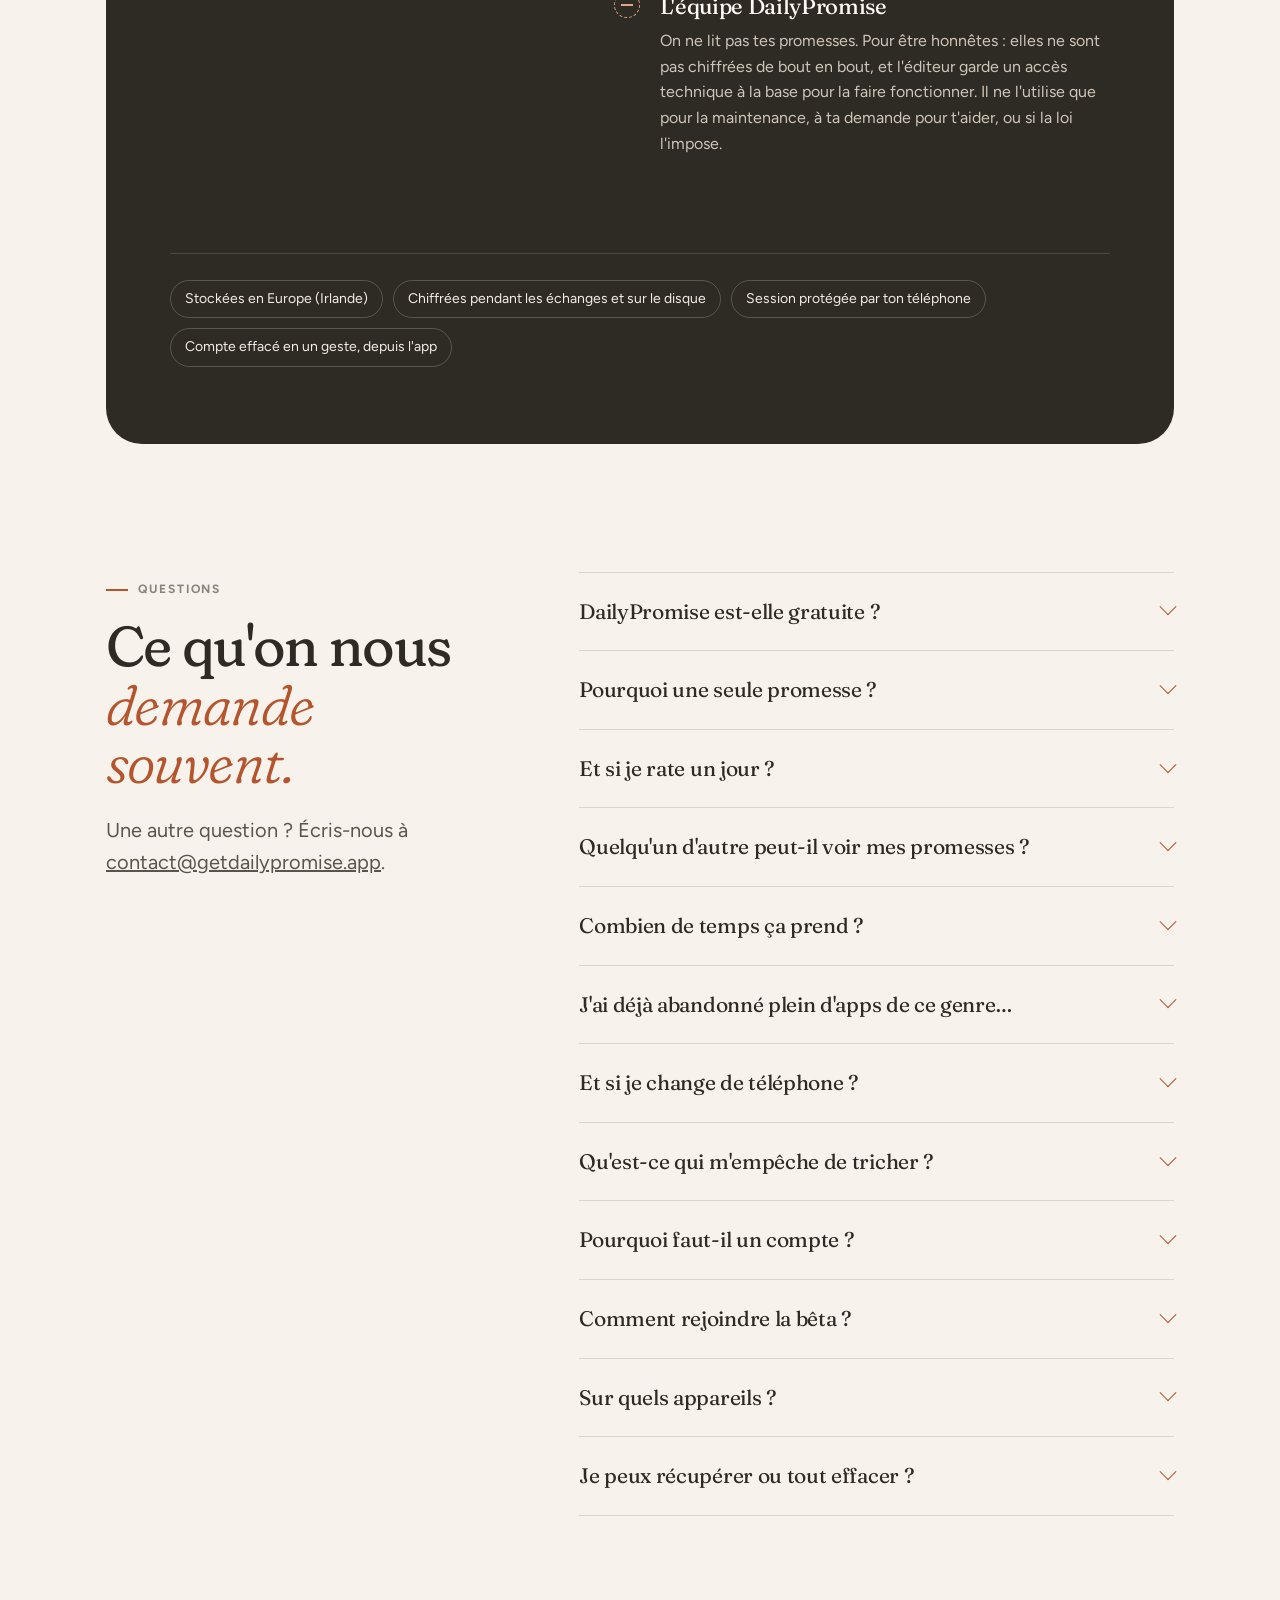
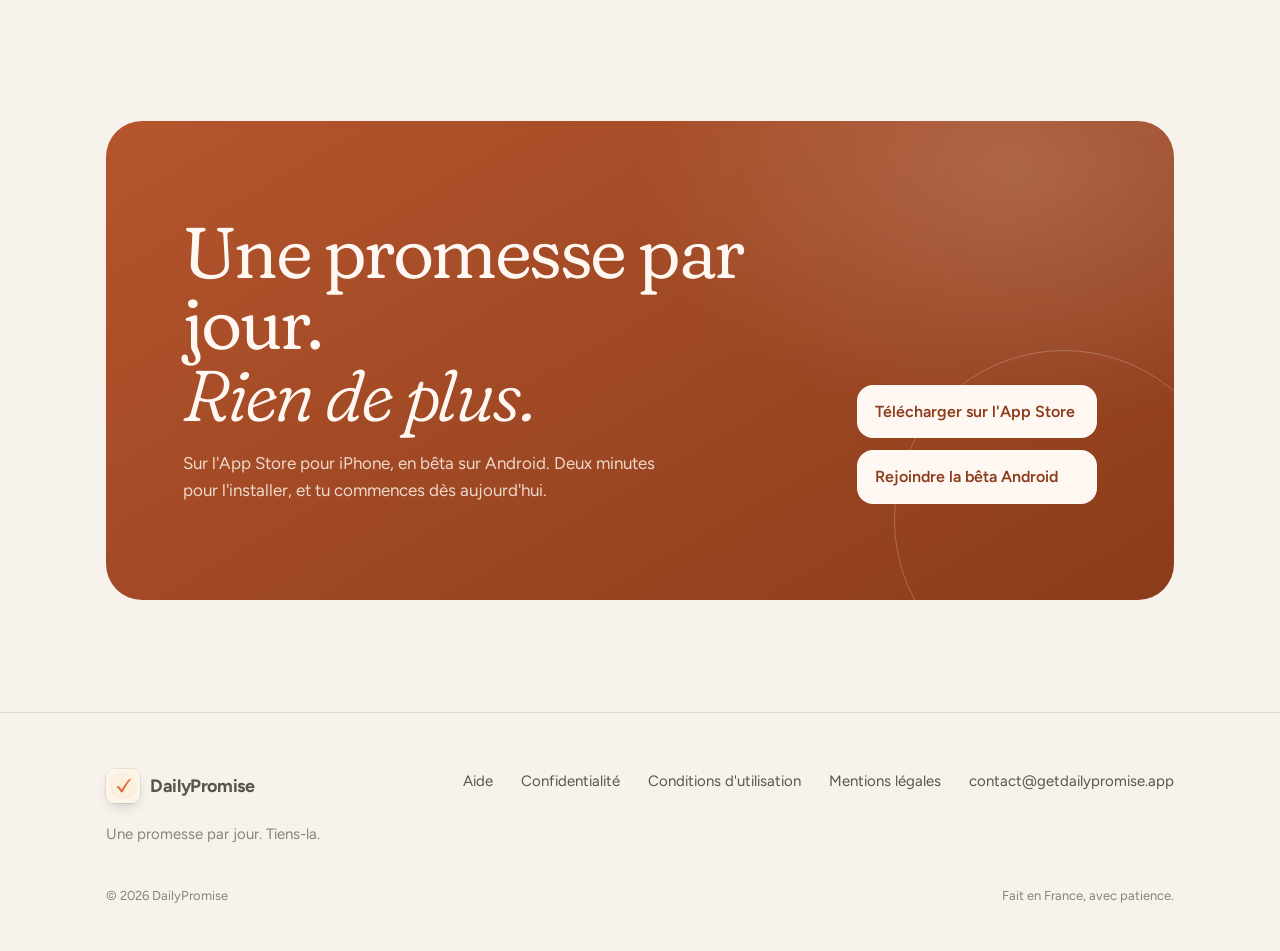
==== commit 741d1024: "Site : QR code de l'accueil agrandi, vers /app (App Store sur iPhone, bêta sur Android) Co-Authored-" ====
--- a/index.html
+++ b/index.html
@@ -21,7 +21,7 @@
   <meta property="og:url" content="https://getdailypromise.app/">
   <meta property="og:image" content="https://getdailypromise.app/assets/icon-512.png">
   <meta name="twitter:card" content="summary">
-  <link rel="stylesheet" href="/site.css?v=20261027b">
+  <link rel="stylesheet" href="/site.css?v=20261028a">
   <script src="/platform.js"></script>
   <script type="application/ld+json">
   {"@context":"https://schema.org","@type":"SoftwareApplication","name":"DailyPromise","operatingSystem":"iOS, Android","applicationCategory":"LifestyleApplication","inLanguage":"fr","description":"Une seule promesse par jour, tenue. Un fil, pas une chaîne.","url":"https://getdailypromise.app/","offers":{"@type":"Offer","price":"0","priceCurrency":"EUR"}}
@@ -70,8 +70,8 @@
           <p class="hero-note reveal d5">Sur iPhone et Android · Gratuit · Sans publicité</p>
           <p class="hero-group reveal d5 for-android">Sur Android, tout commence par <a href="https://groups.google.com/g/dailypromise-beta-android/about" target="_blank" rel="noopener">le groupe des testeurs</a>&nbsp;: rejoins-le avec ton adresse Gmail, puis <a href="/beta#android">suis les trois étapes</a>.</p>
           <div class="qr-hint reveal d5 for-desktop">
-            <img src="/assets/qr-beta.svg" alt="" width="88" height="88">
-            <p><strong>Sur ton ordinateur&nbsp;?</strong> Vise ce code avec l'appareil photo de ton téléphone pour ouvrir la bêta.</p>
+            <img src="/assets/qr-app.svg" alt="" width="128" height="128">
+            <p><strong>Sur ton ordinateur&nbsp;?</strong> Vise ce code avec l'appareil photo de ton téléphone&nbsp;: il t'emmène sur l'App Store, ou vers la bêta si tu es sur Android.</p>
           </div>
         </div>
 
--- a/site.css
+++ b/site.css
@@ -1058,8 +1058,8 @@
 .qr-hint {
   margin-top: 26px;
   align-items: center;
-  gap: 16px;
-  max-width: 420px;
+  gap: 20px;
+  max-width: 460px;
 }
 .qr-hint img {
   flex: none;
